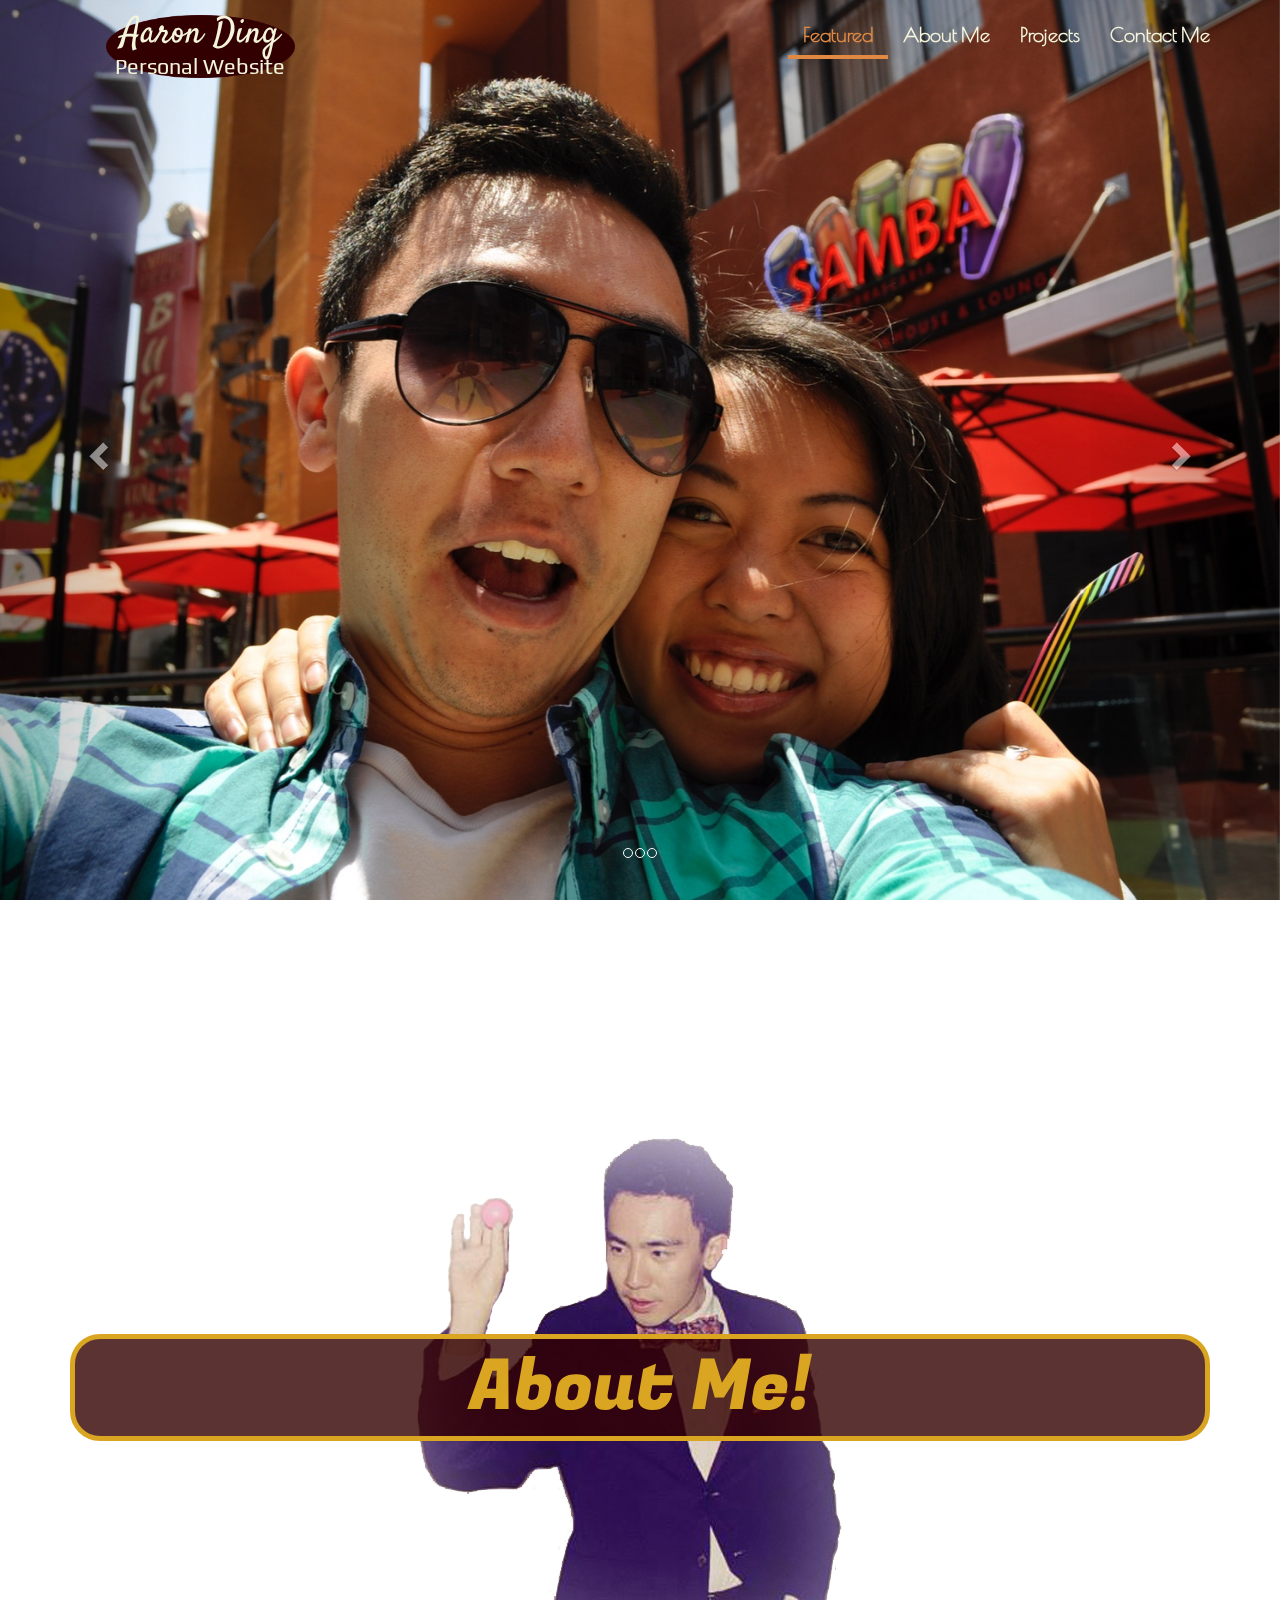
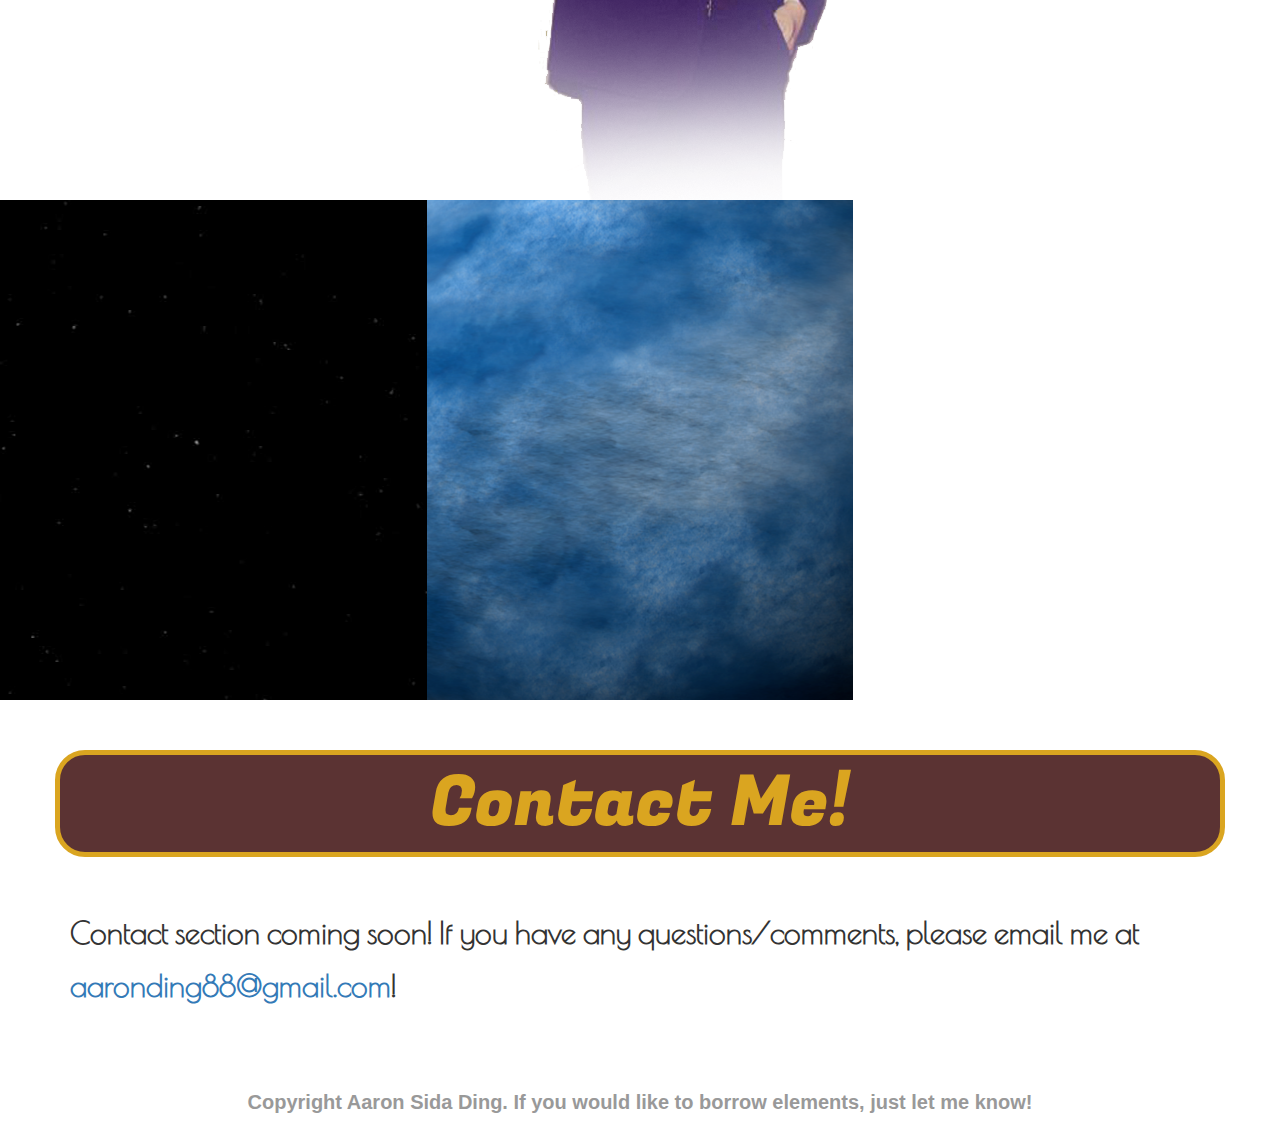
==== PersonalWebsite/index.html @ 09b58fd8 "Major Changes to structure and vision" ====
<!DOCTYPE html>
    <html lang="en">

    <head>
    	<meta charset="utf-8">
        <!--Allows for mobile viewing of webpages-->
        <meta name="viewport" content="width=device-width, initial-scale=1.0">
        <title>Aaron Ding: An Adventure</title> 
        <!-- Linking the Bootstrap CSS to our HTML -->
        <link rel="stylesheet" href="https://maxcdn.bootstrapcdn.com/bootstrap/3.3.4/css/bootstrap.min.css">
	 	<link href="css/style.css" rel="stylesheet">
		<link href='http://fonts.googleapis.com/css?family=Titillium+Web:300' rel='stylesheet' type='text/css'>
        <link href='http://fonts.googleapis.com/css?family=Play' rel='stylesheet' type='text/css'>
        <link href='http://fonts.googleapis.com/css?family=Poiret+One|Abril+Fatface|Fugaz+One' rel='stylesheet' type='text/css'>
    </head>

<body>
    <header>
    <!-- This is the section for the navbar. It will be sticky, so it moves with the page. -->
	<nav class="navbar navbar-default navbar-fixed-top" role="navigation" id="Main NavBar">
        <div class="container">
            <div class="navbar-header">
                <button type="button" class="navbar-toggle" data-toggle="collapse" data-target=".navbar-ex1-collapse">
                    <span class="sr-only">Toggle navigation</span>
                    <span class="icon-bar"></span>
                    <span class="icon-bar"></span>
                    <span class="icon-bar"></span>
                </button>
                <a class="navbar-brand" href="#main"> 
                    <h1>Aaron Ding <span class="subhead">Personal Website</span></h1>
                </a>
            </div> <!--navbar-header-->

          
            <div class="collapse navbar-collapse navbar-ex1-collapse">
                <ul class="nav navbar-nav navbar-right">
                    <li class="active"><a href="#main">Featured</a>
                    </li>
                    <li><a href="#aboutMe">About Me</a>
                    </li>
                    <li><a href="#Projects">Projects</a>
                    </li>
                    <li><a href="#contact">Contact Me</a>
                    </li>
                </ul>
            </div> <!--collapse navbar-collapse navbar-ex1-collapse-->
        </div> <!--container-->
    </nav> <!--navbar navbar-default navbar-fixed-top-->

    <!-- Carousel slider, with the ID of main. Contains the images. Bootstrap div classes control functionality. -->
    <div class="carousel slide" data-ride="carousel" id="main">
        
        <ol class="carousel-indicators">
        </ol>
        
        <div class="carousel-inner fullheight">
            <div class="item active"><img class="BannerImages" src="img/FeaturedBanner_01.jpg" alt="Banner_01"></div>
            <div class="item"><img src="img/FeaturedBanner_02.jpg" alt="Banner_02" ></div>
            <div class="item"><img src="img/FeaturedBanner_03.jpg" alt="Banner_03"></div>
        </div> <!--carousel-inner-->
        
        <!--Carousel user navigation controls, utilizing an icon. Data-slide refers to JavaScript commands-->
        <a class="left carousel-control" href="#main" role="button" data-slide="prev">
            <span class="glyphicon glyphicon-chevron-left"></span>
        </a>
        <a class="right carousel-control" href="#main" role="button" data-slide="next">
            <span class="glyphicon glyphicon-chevron-right"></span>
        </a>
    </div> <!--carousel slide-->
    </header>

    <!-- About Me section, which contains only one container, plus header. -->
    <section>
	<div class="page container-fluid fullheight" id="aboutMe">
        <div class="container" id="about-me-banner">
            <h1>About Me!</h1>
            <p> Hello there. My name is Aaron Ding, and I'm glad you've stopped by.
                While I would love to get into detail about me, I still have some
                construction to manage on my website right now. Good luck!</p>
        </div>
    </div> <!--Container-fluid: About Me-->
    
    </section> <!--End of About Me Section-->
    
    
<!-- Project Section. This will contain two stacking containers, one with information, another with images. May go into Multiple Rows -->
	<section>
    <div class="page container-fluid" id="Projects">
        <row>
            <a href="https://www.aaronsidading.com/pregame.html">
                <div class="col-md-4" id="Project01">

                </div>
            </a>
            
            <a href="#">
                <div class="col-md-4" id="Project02">

                </div>
            </a>
            
            <a href="#">
                <div class="col-md-4" id="Project03">

                </div>
            </a>
        </row>
    </div> <!--page container-fluid-->
    </section> <!--End of Project Section-->
    
    <!-- Contact section. Should include a fillable form. -->
    <section>
	<div class="page container" id="contact">
        <h1>
        	Contact Me!
        </h1>
        <div class="content container">
            <p> Contact section coming soon! If you have any questions/comments, 
                please email me at <a href="mailto:aaronding88@gmail.com">aaronding88@gmail.com</a>!</p>
        </div>
    </div>
    </section> <!--End of Contact Section-->
<!-- Closing Footer of the Page -->
    <footer>
        <div class="container-fluid">
	        <p>Copyright Aaron Sida Ding. If you would like to borrow elements, just let me know!</p>
        </div>
    </footer>
    <script src="https://ajax.googleapis.com/ajax/libs/jquery/1.11.2/jquery.min.js"></script>
    <script src="https://maxcdn.bootstrapcdn.com/bootstrap/3.3.4/js/bootstrap.min.js"></script>
    <script src="js/myscript.js"></script>
</body>
</html>
---- PersonalWebsite/css/style.css ----
@import url(http://fonts.googleapis.com/css?family=Satisfy);

/** Default CSS page **/

body {
    font-weight: 700;
    line-height: 1.75;
    font-size: 2em;
    position: relative;
}

h1, h2, h3, h4, h5, h6 {
    margin: 0;
}


/** Header Navigation **/
header .navbar {
    padding: 15px 0 25px 0;
    transition: all .5s ease-out;
}

header .navbar-default {
    background-color: transparent;
    border: none;
}

header .navbar-default .navbar-nav a {
    font-family: 'Poiret One', cursive;
    color: beige;
    padding: 10px 15px;
}


header .navbar-default .navbar-nav a:hover {
    color: #B95835;
}

header .navbar-default .navbar-nav .active a {
    font-weight:900;
    color: #E18942;
    background: transparent;
    border-bottom: 4px solid #E18942;
    text-shadow: none;
}

header .navbar-default .navbar-nav .active a:hover {
    color: peachpuff;
    background: transparent;
    text-shadow: none;
}

header img.BannerImages {
    width:100%;
}

/** NavBar Brand **/

header .navbar-brand {
    margin-top: -15px;
    padding-left: 50px;
}


header .navbar-brand h1 {
    color: beige;
    font-family: 'Satisfy', cursive;
    font-size: 2em;
    text-align: center;
    
    background: url(../img/logoBG.png);
    background-repeat: no-repeat;
    background-position: center;
    background-size: contain;
    padding-left: 10px;
    padding-right: 10px;
}

header .navbar-brand span.subhead {
    display: block;
    font-family: 'Play', sans-serif;
    font-size: .6em;
    font-weight: 100;
}

@media only screen and (max-width: 992px) {
    header .navbar-default .navbar-nav a {
        font-size: 0.8em;
    }

    header .navbar-brand h1 {
        margin-left: -30px;
    }
    
}

/** Mobile NavBar Toggle **/

header .navbar-toggle {
    background-color: maroon;
}

header .navbar-default .navbar-toggle .icon-bar {
    background-color: beige;
}

@media only screen and (max-width: 768px) {
    header .navbar-default {
        background-color: rgba(50,0,0,0.35);
    } 
    
    header .nav.navbar-nav.navbar-right {
        background: none;
    }
}
    


/** NavBar inBody **/
header .inBody {
    background: rgba(100,0,0,1);
}

header .navbar.inBody {
    padding-top: 0px;
    padding-bottom:0px;
}

header .navbar.inBody h1 {
    display: block;
    font-size: 1.5em;
    background: none;
}
header .inBody .navbar-brand {
    margin-top: 0px;
}

header .inBody .navbar-brand span.subhead {
  display: none;
}

header .navbar.inBody .navbar-nav {
    padding-top: 10px;   
}

/** Carousel Styling **/

#main .item {
    background-size: cover;
    background-repeat: no-repeat;
    background-position: center center;
    width: 100%;
    height: 100%;
}

/* Still to be sorted 
.section {
    padding: 0 10%;   
}


.fontChange {
	font-family: 'Poiret One', cursive;
}*/

/** Page Styling **/


.page h1 {
    font-family: 'Fugaz One', cursive;
	font-size: 3.5em;
	text-align: center;
    color: goldenrod;
    padding: 10px;
    margin-bottom: 50px;
    background-color: rgba(50,0,0,0.8);
    border: solid 5px;
    border-radius: 30px
}

.page h2 {
    font-family: 'Abril Fatface', cursive;
    text-align: center;
    font-size: 2.5em;
    padding: 25px;
}

.page p {
    font-family: 'Poiret One', cursive;
	font-size: 1.5em;
}

.imgBox {
    margin: 0 auto;
}

img.content-example {
    max-height: 600px;
    margin: 0 auto;
}

/** Content: About Me **/
#aboutMe {
    background: url(../img/AboutBanner.png);
    background-position: center 20px;
    background-color: white;
}
#aboutMe a{
    display: block;
    width: 50px;
    height: 50px;
}

#aboutMe .content {
    padding: 0 125px
}

#about-me-banner
{
    padding-top: 30%;
}

#about-me-banner p{
    display:none;
    color: goldenrod;
    padding: 10px 50px;
    background-color: rgba(50,0,0,0.8);
    border: solid 5px;
    border-radius: 30px;
}

#about-me-banner.description-text {
    padding-top: 20%;
}

#about-me-banner.description-text h1{
    display: none;
}

#about-me-banner.description-text p{
    padding: 5% 20%;
    display: block;
}

/** Project Styling **/
#Projects{
    padding: 0;
}

#Project01 {
    background: url("../img/hdSpace.jpg");
    background-position: center center;
    height: 500px;
}

#Project02 {
    background: url("../img/iceplanet.png");
    background-position: center center;
    height: 500px;
}

#Project03 {
    background: url("../img/_DSC0084.JPG");
    background-position: center center;
    height: 500px;
}

/** Footer **/
footer {
	background-color: #FFF;
	color: #999;
	text-align: center;	
	padding-top: 1%;
	padding-bottom: 1%;
}

footer p {
 padding-top: 2% 0;   
}

.page {
    padding: 50px 0;
}

/** Introduction **
.intro {
	font-family: 'Titillium Web', sans-serif;
	font-size: 5em;
	color:#FFEEC6;
	text-shadow: white;
	text-align: center;

    -webkit-animation: wait 3s; /* Safari, Chrome and Opera > 12.1 *
       -moz-animation: wait 3s; /* Firefox < 16 *
        -ms-animation: wait 3s; /* Internet Explorer *
         -o-animation: wait 3s; /* Opera < 12.1 *
            animation: wait 3s;
}

.secondIntro {
	font-family: 'Titillium Web', sans-serif;
	font-size: 2em;
	color: white;
	text-align: center;

    -webkit-animation: wait 6s; /* Safari, Chrome and Opera > 12.1 *
       -moz-animation: wait 6s; /* Firefox < 16 *
        -ms-animation: wait 6s; /* Internet Explorer *
         -o-animation: wait 6s; /* Opera < 12.1 *
            animation: wait 6s;
}

.introContainer {
	background: url(../img/mainBanner.png);
	background-size: cover;
}


@keyframes fadein {
    from { opacity: 0; }
    to   { opacity: 1; }
}

/* Firefox < 16 *
@-moz-keyframes fadein {
    from { opacity: 0; }
    to   { opacity: 1; }
}

/* Safari, Chrome and Opera > 12.1 *
@-webkit-keyframes fadein {
    from { opacity: 0; }
    to   { opacity: 1; }
}

/* Internet Explorer *
@-ms-keyframes fadein {
    from { opacity: 0; }
    to   { opacity: 1; }
}

/* Opera < 12.1 *
@-o-keyframes fadein {
    from { opacity: 0; }
    to   { opacity: 1; }
}



@keyframes wait {
    0% { opacity: 0; }
    50% { opacity: 0; }
    100% { opacity: 1; }
}

@-moz-keyframes wait {
    0% { opacity: 0; }
    50% { opacity: 0; }
    100% { opacity: 1; }
}
@-webkit-keyframes wait {
    0% { opacity: 0; }
    50% { opacity: 0; }
    100% { opacity: 1; }
}
@-ms-keyframes wait {
    0% { opacity: 0; }
    50% { opacity: 0; }
    100% { opacity: 1; }
}
@-o-keyframes wait {
    0% { opacity: 0; }
    50% { opacity: 0; }
    100% { opacity: 1; }
} **/
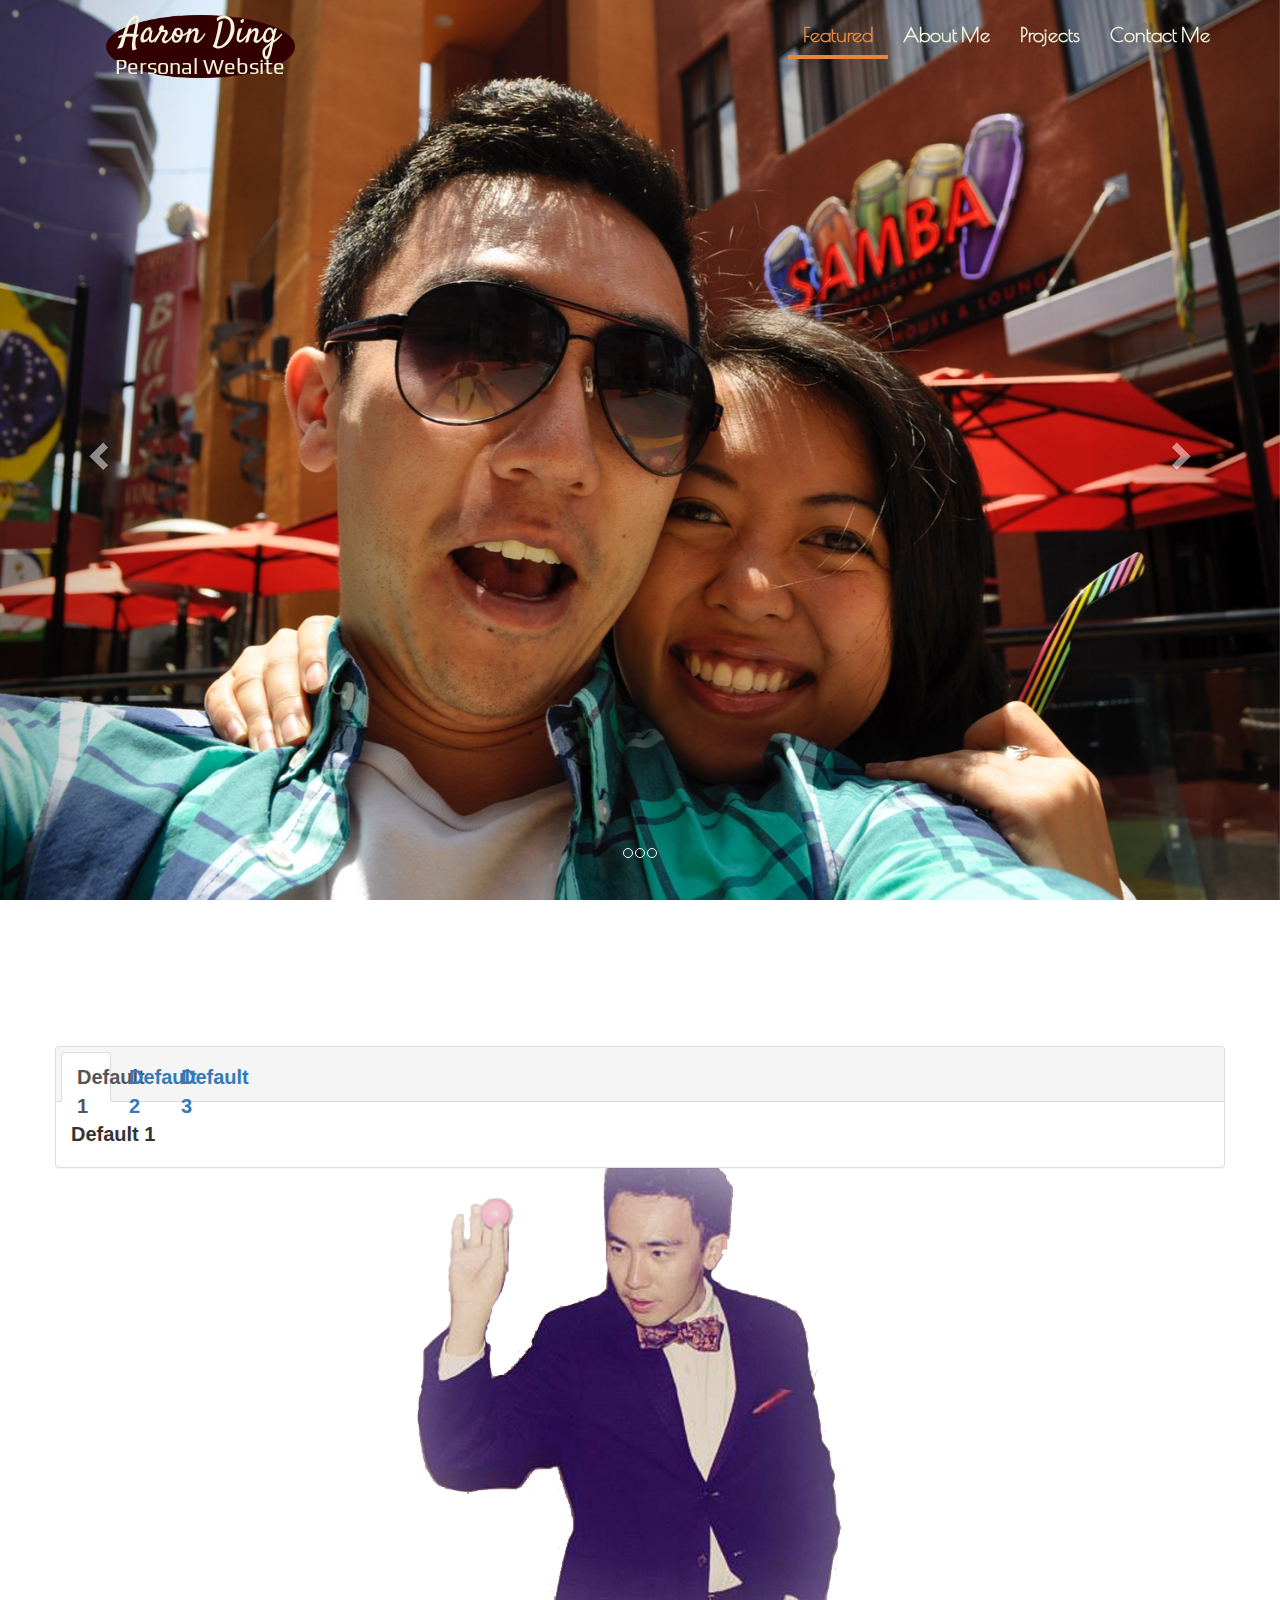
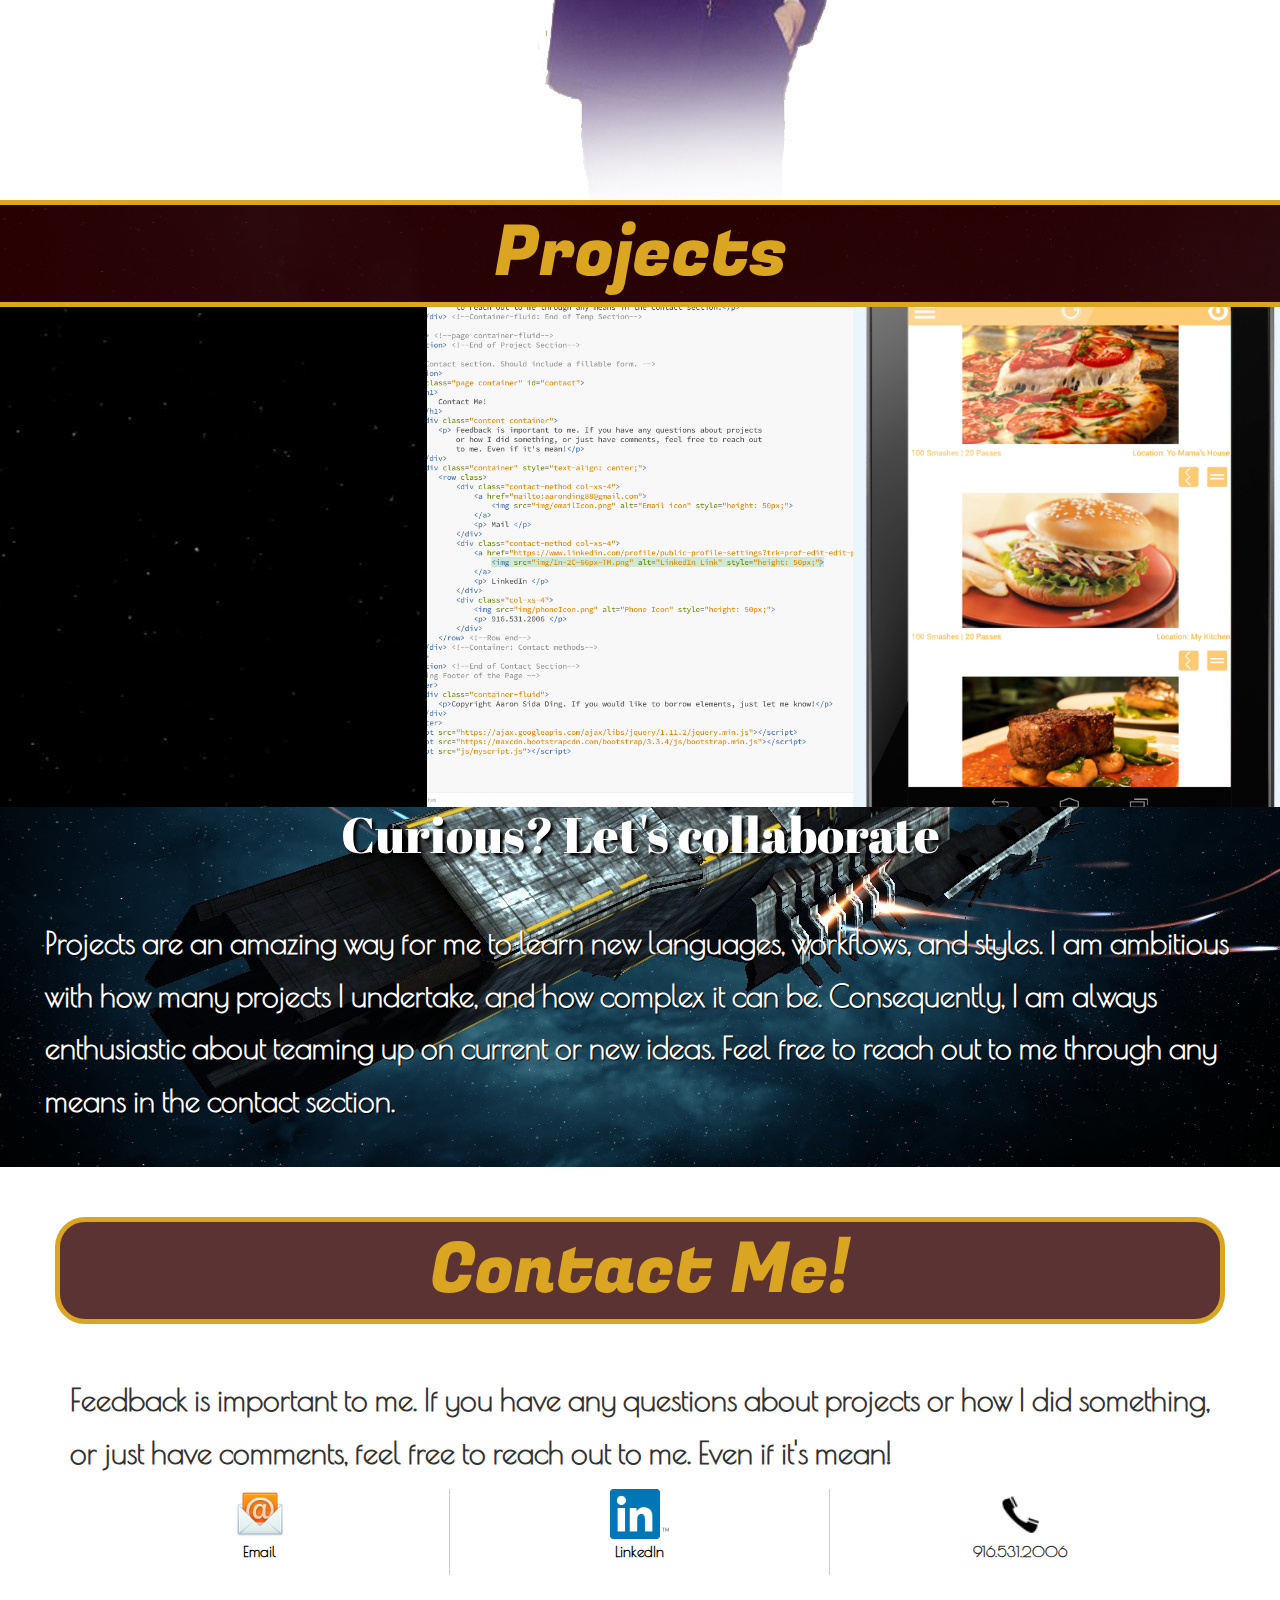
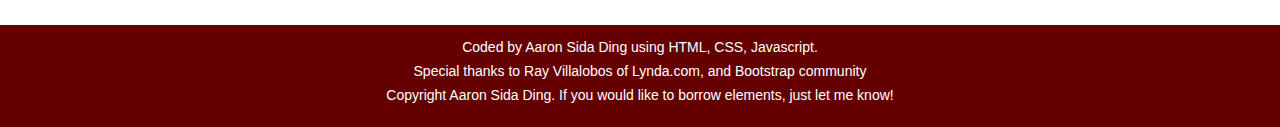
==== commit 00410a1d: "Started About Me tabs, cleaned up." ====
--- a/PersonalWebsite/index.html
+++ b/PersonalWebsite/index.html
@@ -73,11 +73,23 @@
     <section>
 	<div class="page container-fluid fullheight" id="aboutMe">
         <div class="container" id="about-me-banner">
-            <h1>About Me!</h1>
-            <p> Hello there. My name is Aaron Ding, and I'm glad you've stopped by.
-                While I would love to get into detail about me, I still have some
-                construction to manage on my website right now. Good luck!</p>
-        </div>
+            <div class="panel with-nav-tabs panel-default">
+                <div class="panel-heading">
+                        <ul class="nav nav-tabs">
+                            <li class="active"><a href="#tab1default" data-toggle="tab">Default 1</a></li>
+                            <li><a href="#tab2default" data-toggle="tab">Default 2</a></li>
+                            <li><a href="#tab3default" data-toggle="tab">Default 3</a></li>
+                        </ul>
+                </div>
+                <div class="panel-body">
+                    <div class="tab-content">
+                        <div class="tab-pane fade in active" id="tab1default">Default 1</div>
+                        <div class="tab-pane fade" id="tab2default">Default 2</div>
+                        <div class="tab-pane fade" id="tab3default">Default 3</div>
+                    </div>
+                </div>
+            </div>
+        </div> <!--Container: about-me-banner-->  
     </div> <!--Container-fluid: About Me-->
     
     </section> <!--End of About Me Section-->
@@ -86,6 +98,7 @@
 <!-- Project Section. This will contain two stacking containers, one with information, another with images. May go into Multiple Rows -->
 	<section>
     <div class="page container-fluid" id="Projects">
+            <h1>Projects</h1>
         <row>
             <a href="https://www.aaronsidading.com/pregame.html">
                 <div class="col-md-4" id="Project01">
@@ -105,6 +118,15 @@
                 </div>
             </a>
         </row>
+        <div class="content container-fluid" id="Temp-Section">
+            <h2> Curious? Let's collaborate</h2>
+            <p> Projects are an amazing way for me to learn new languages,
+                workflows, and styles. I am ambitious with how many projects
+                I undertake, and how complex it can be. Consequently, I am always
+                enthusiastic about teaming up on current or new ideas. Feel free
+                to reach out to me through any means in the contact section.</p>
+        </div> <!--Container-fluid: End of Temp Section-->
+
     </div> <!--page container-fluid-->
     </section> <!--End of Project Section-->
     
@@ -115,14 +137,37 @@
         	Contact Me!
         </h1>
         <div class="content container">
-            <p> Contact section coming soon! If you have any questions/comments, 
-                please email me at <a href="mailto:aaronding88@gmail.com">aaronding88@gmail.com</a>!</p>
+            <p> Feedback is important to me. If you have any questions about projects
+                or how I did something, or just have comments, feel free to reach out
+                to me. Even if it's mean!</p>
         </div>
+        <div class="container" style="text-align: center;" id="contact-container">
+            <row class>
+                <a href="mailto:aaronding88@gmail.com">
+                    <div class="contact-method col-xs-4">
+                        <img src="img/emailIcon.png" alt="Email icon" style="height: 50px;">
+                        <p> Email </p>
+                    </div>
+                </a>
+                <a href="https://www.linkedin.com/profile/public-profile-settings?trk=prof-edit-edit-public_profile">
+                    <div class="contact-method col-xs-4">
+                        <img src="img/In-2C-66px-TM.png" alt="LinkedIn Link" style="height: 50px;">
+                        <p> LinkedIn </p>
+                    </div>
+                </a>
+                <div class="col-xs-4">
+                    <img src="img/phoneIcon.png" alt="Phone Icon" style="height: 50px;">
+                    <p> 916.531.2006 </p>
+                </div>
+            </row> <!--Row end-->
+        </div> <!--Container: Contact methods-->
     </div>
     </section> <!--End of Contact Section-->
 <!-- Closing Footer of the Page -->
     <footer>
         <div class="container-fluid">
+            <p> Coded by Aaron Sida Ding using HTML, CSS, Javascript.</p>
+            <p> Special thanks to Ray Villalobos of Lynda.com, and Bootstrap community</p>
 	        <p>Copyright Aaron Sida Ding. If you would like to borrow elements, just let me know!</p>
         </div>
     </footer>
--- a/PersonalWebsite/css/style.css
+++ b/PersonalWebsite/css/style.css
@@ -165,7 +165,6 @@
 
 /** Page Styling **/
 
-
 .page h1 {
     font-family: 'Fugaz One', cursive;
 	font-size: 3.5em;
@@ -181,8 +180,10 @@
 .page h2 {
     font-family: 'Abril Fatface', cursive;
     text-align: center;
+    color: white;
     font-size: 2.5em;
     padding: 25px;
+    text-shadow: 3px 3px 3px black;
 }
 
 .page p {
@@ -197,6 +198,13 @@
 img.content-example {
     max-height: 600px;
     margin: 0 auto;
+}
+
+.text-box {
+    margin: 30px 15%;
+    background-color: rgba(0,0,0,0.5);
+    padding: 50px 50px;
+    border-radius: 25px
 }
 
 /** Content: About Me **/
@@ -217,7 +225,7 @@
 
 #about-me-banner
 {
-    padding-top: 30%;
+    padding: 7.5% 0;
 }
 
 #about-me-banner p{
@@ -230,7 +238,7 @@
 }
 
 #about-me-banner.description-text {
-    padding-top: 20%;
+    padding: 10% 0;
 }
 
 #about-me-banner.description-text h1{
@@ -242,9 +250,35 @@
     display: block;
 }
 
+.panel.with-nav-tabs .panel-heading{
+    padding: 5px 5px 0 5px;
+}
+
+.panel.with-nav-tabs .nav-tabs{
+	border-bottom: none;
+}
+
 /** Project Styling **/
 #Projects{
     padding: 0;
+    background: url("../img/Titan-PirateBase.jpg");
+}
+
+#Temp-Section p{
+    padding: 30px;
+    text-shadow: 1px 1px 1px black;
+}
+
+#Projects h1{
+    border-radius: 0px;
+    border: none;
+    border-top: solid 5px;
+    border-bottom: solid 5px;
+    margin: 0px;
+}
+
+#Projects p{
+    color: white;
 }
 
 #Project01 {
@@ -254,24 +288,43 @@
 }
 
 #Project02 {
-    background: url("../img/iceplanet.png");
+    background: url("../img/Project02.png");
     background-position: center center;
+    background-size: auto 500px;
     height: 500px;
 }
 
 #Project03 {
-    background: url("../img/_DSC0084.JPG");
+    background: url("../img/NewsFeed.png");
     background-position: center center;
+    background-size: 100% auto;
     height: 500px;
+}
+
+/** Contact Styling **/
+
+.contact-method {
+    border-right: groove 1px rgba(0,0,0,0.2);
+}
+
+#contact-container {
+    font-size: 0.5em;
+}
+
+#contact a{
+    color: black;
 }
 
 /** Footer **/
 footer {
-	background-color: #FFF;
-	color: #999;
-	text-align: center;	
-	padding-top: 1%;
-	padding-bottom: 1%;
+	background-color: rgb(100,0,0);
+	color: white;
+    font-weight: 100;
+    font: sans-serif;
+    font-size: 0.7em;
+	text-align: center;
+    line-height: 1;
+    padding: 15px;
 }
 
 footer p {
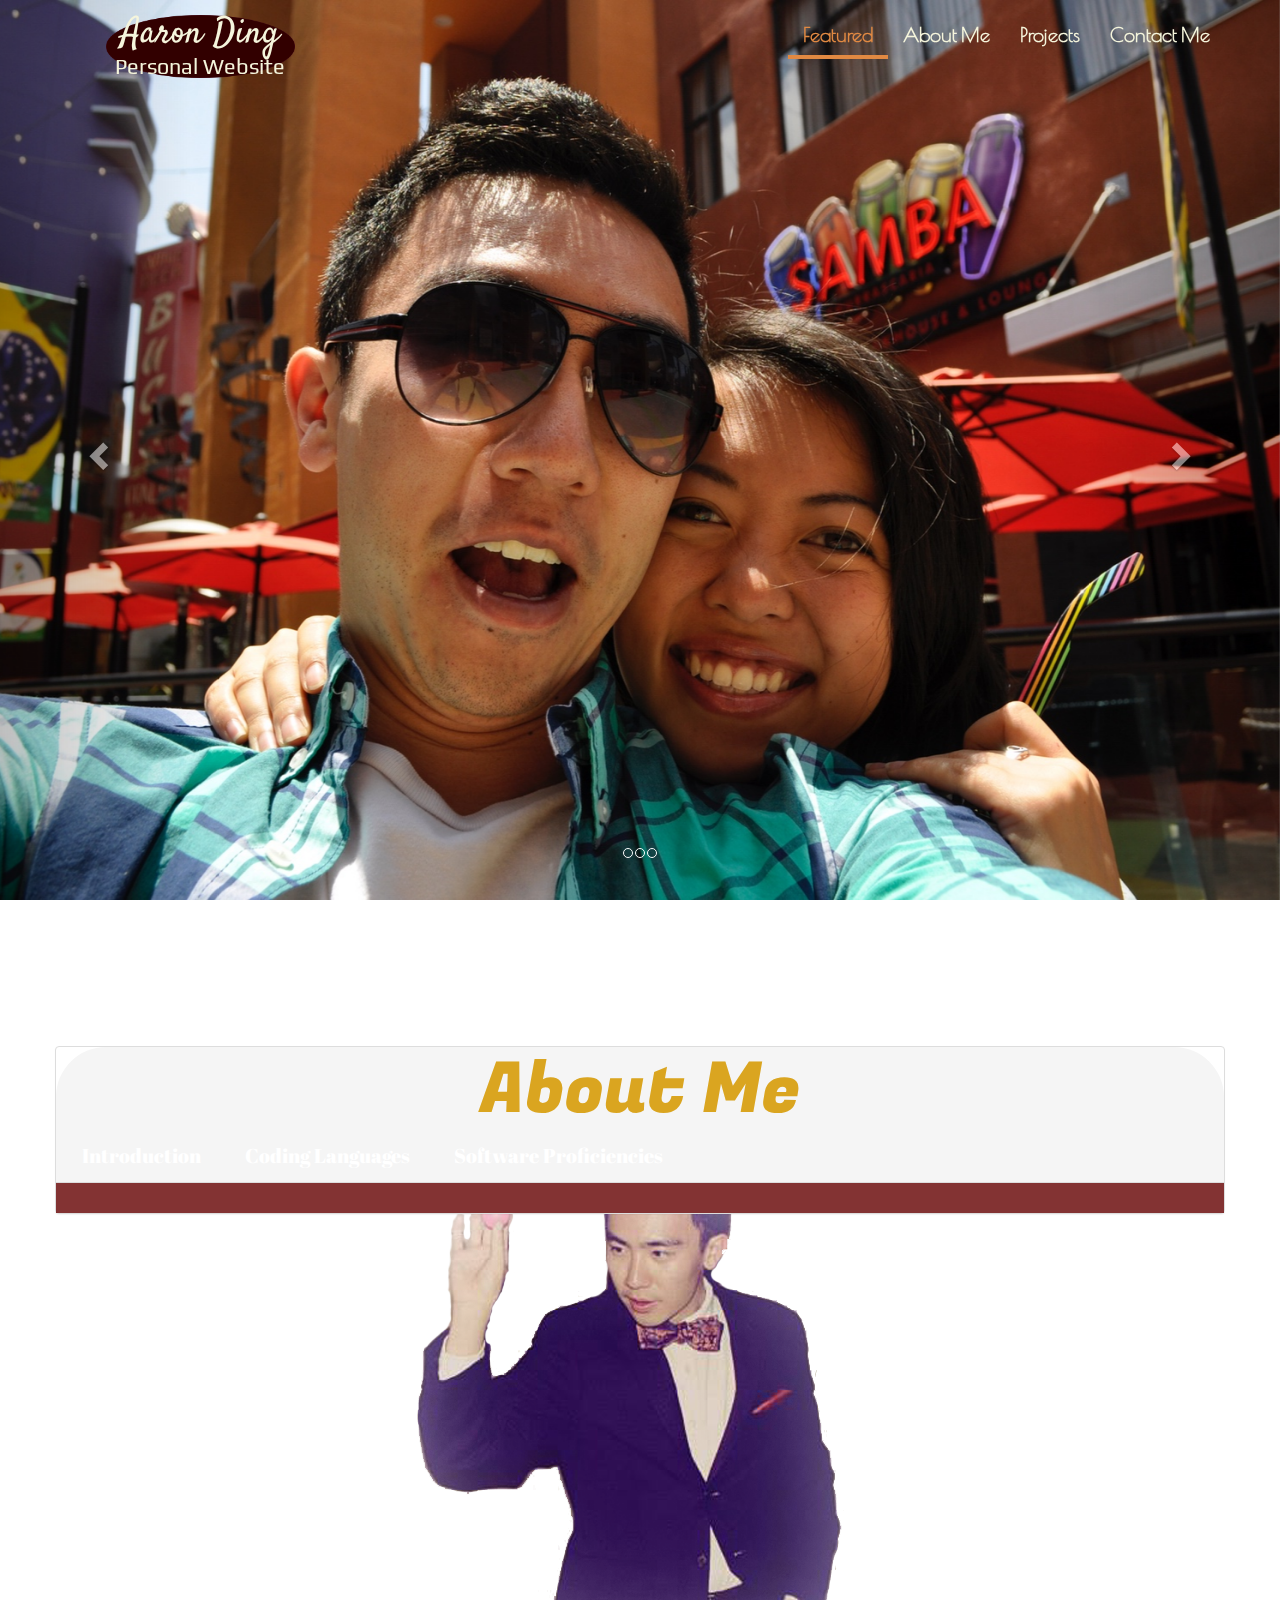
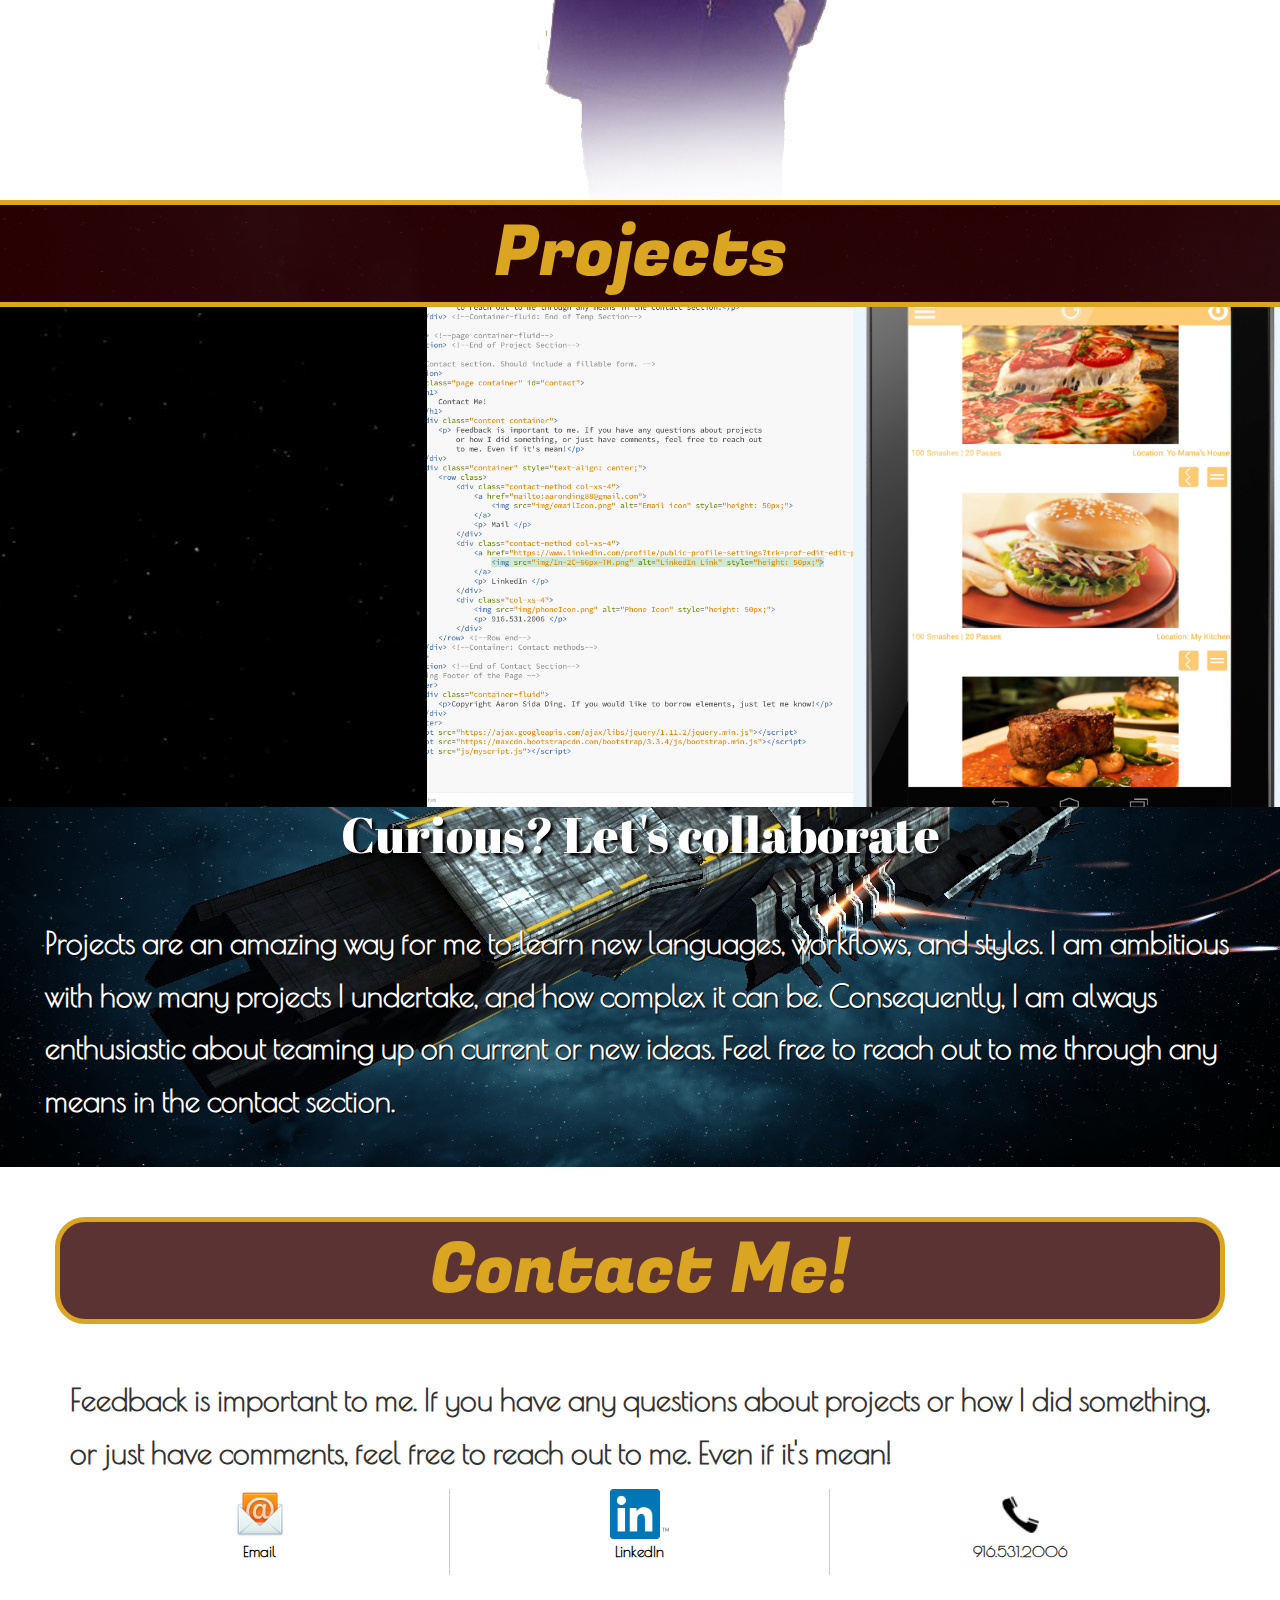
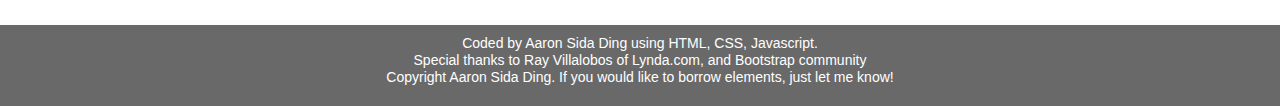
==== commit c1e8468b: "Continuing working on About Me" ====
--- a/PersonalWebsite/index.html
+++ b/PersonalWebsite/index.html
@@ -75,17 +75,25 @@
         <div class="container" id="about-me-banner">
             <div class="panel with-nav-tabs panel-default">
                 <div class="panel-heading">
+                        <div class="container-fluid">
+                            <h1>About Me</h1>
+                        </div>
                         <ul class="nav nav-tabs">
-                            <li class="active"><a href="#tab1default" data-toggle="tab">Default 1</a></li>
-                            <li><a href="#tab2default" data-toggle="tab">Default 2</a></li>
-                            <li><a href="#tab3default" data-toggle="tab">Default 3</a></li>
+                            <li><a href="#tab1default" data-toggle="tab">
+                                <h2>Introduction</h2>
+                                </a></li>
+                            <li><a href="#tab2default" data-toggle="tab">
+                                <h2>Coding Languages</h2>
+                                </a></li>
+                            <li><a href="#tab3default" data-toggle="tab">
+                                <h2>Software Proficiencies</h2></a></li>
                         </ul>
                 </div>
                 <div class="panel-body">
                     <div class="tab-content">
-                        <div class="tab-pane fade in active" id="tab1default">Default 1</div>
-                        <div class="tab-pane fade" id="tab2default">Default 2</div>
-                        <div class="tab-pane fade" id="tab3default">Default 3</div>
+                        <div class="tab-pane fade" id="tab1default">Hi, I'm Aaron!</div>
+                        <div class="tab-pane fade" id="tab2default"> A handful. </div>
+                        <div class="tab-pane fade" id="tab3default"> Video games </div>
                     </div>
                 </div>
             </div>
--- a/PersonalWebsite/css/style.css
+++ b/PersonalWebsite/css/style.css
@@ -211,12 +211,13 @@
 #aboutMe {
     background: url(../img/AboutBanner.png);
     background-position: center 20px;
-    background-color: white;
-}
-#aboutMe a{
-    display: block;
-    width: 50px;
-    height: 50px;
+}
+
+#aboutMe h1{
+    padding: 0;
+    margin: 0;
+    background: none;
+    border: none;
 }
 
 #aboutMe .content {
@@ -226,6 +227,12 @@
 #about-me-banner
 {
     padding: 7.5% 0;
+}
+
+#about-me-banner h2{
+    font-size: 1em;
+    padding: 5px;
+    text-shadow: none;
 }
 
 #about-me-banner p{
@@ -250,12 +257,43 @@
     display: block;
 }
 
-.panel.with-nav-tabs .panel-heading{
+.panel-heading{
     padding: 5px 5px 0 5px;
-}
-
-.panel.with-nav-tabs .nav-tabs{
+    background-color: rgba(50,0,0,0.8);
+    border-top-left-radius: 50px;
+    border-top-right-radius: 50px;
+}
+
+.nav-tabs{
 	border-bottom: none;
+}
+
+.panel-body{
+    color: beige;
+    background-color: rgba(100,0,0,0.8);
+}
+
+/** Panel settings **/
+#aboutMe .nav-tabs > li > a,
+#aboutMe .nav-tabs > li > a:hover,
+#aboutMe .nav-tabs > li > a:focus {
+    color: beige;
+}
+#aboutMe .nav-tabs > .open > a,
+#aboutMe .nav-tabs > .open > a:hover,
+#aboutMe .nav-tabs > .open > a:focus,
+#aboutMe .nav-tabs > li > a:hover,
+#aboutMe .with-nav-tabs.panel-default .nav-tabs > li > a:focus {
+    color: beige;
+	background-color: rgb(75,0,0);
+	border-color: transparent;
+}
+#aboutMe .nav-tabs > li.active > a,
+#aboutMe .nav-tabs > li.active > a:hover,
+#aboutMe .nav-tabs > li.active > a:focus {
+	color: #E18942;
+	background-color: rgba(100,0,0,1);
+    border: rgba(100,0,0,1);
 }
 
 /** Project Styling **/
@@ -317,18 +355,14 @@
 
 /** Footer **/
 footer {
-	background-color: rgb(100,0,0);
+	background-color: dimgrey;
 	color: white;
     font-weight: 100;
     font: sans-serif;
     font-size: 0.7em;
 	text-align: center;
-    line-height: 1;
+    line-height: 0.5;
     padding: 15px;
-}
-
-footer p {
- padding-top: 2% 0;   
 }
 
 .page {
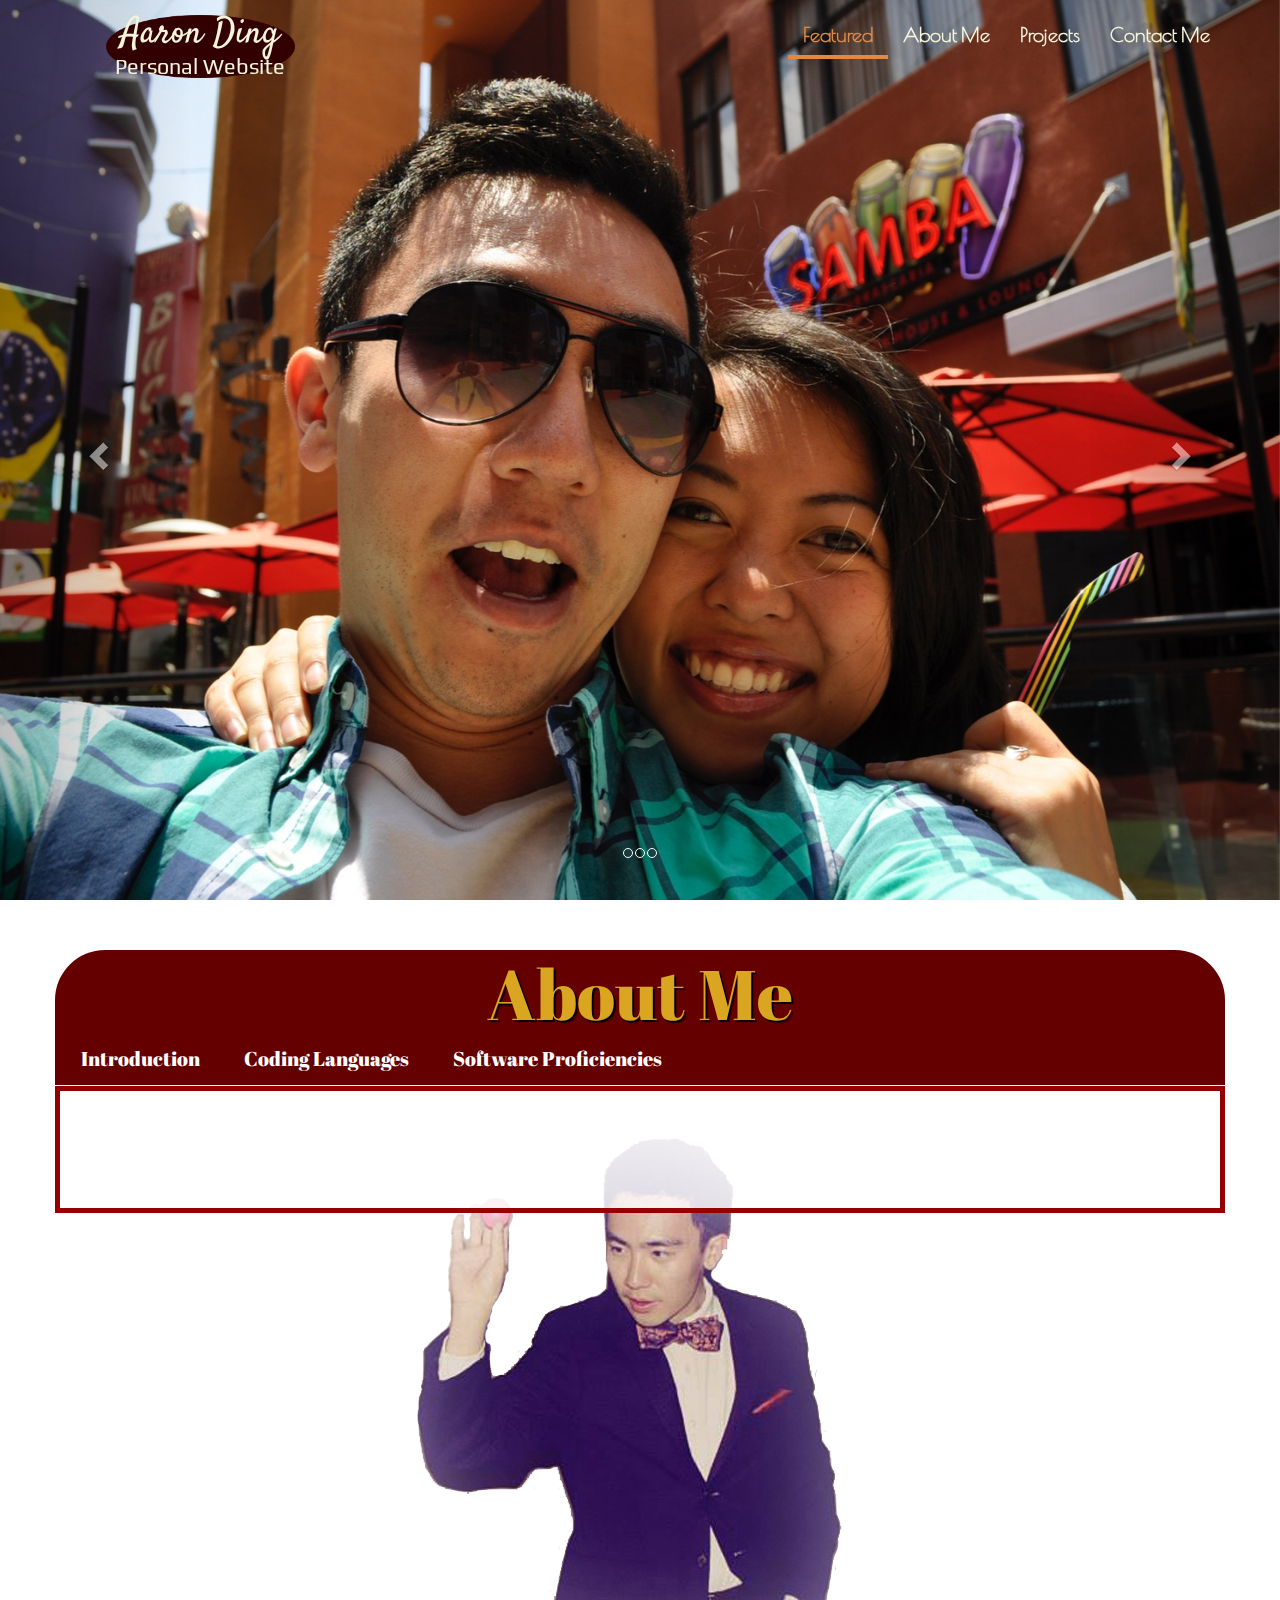
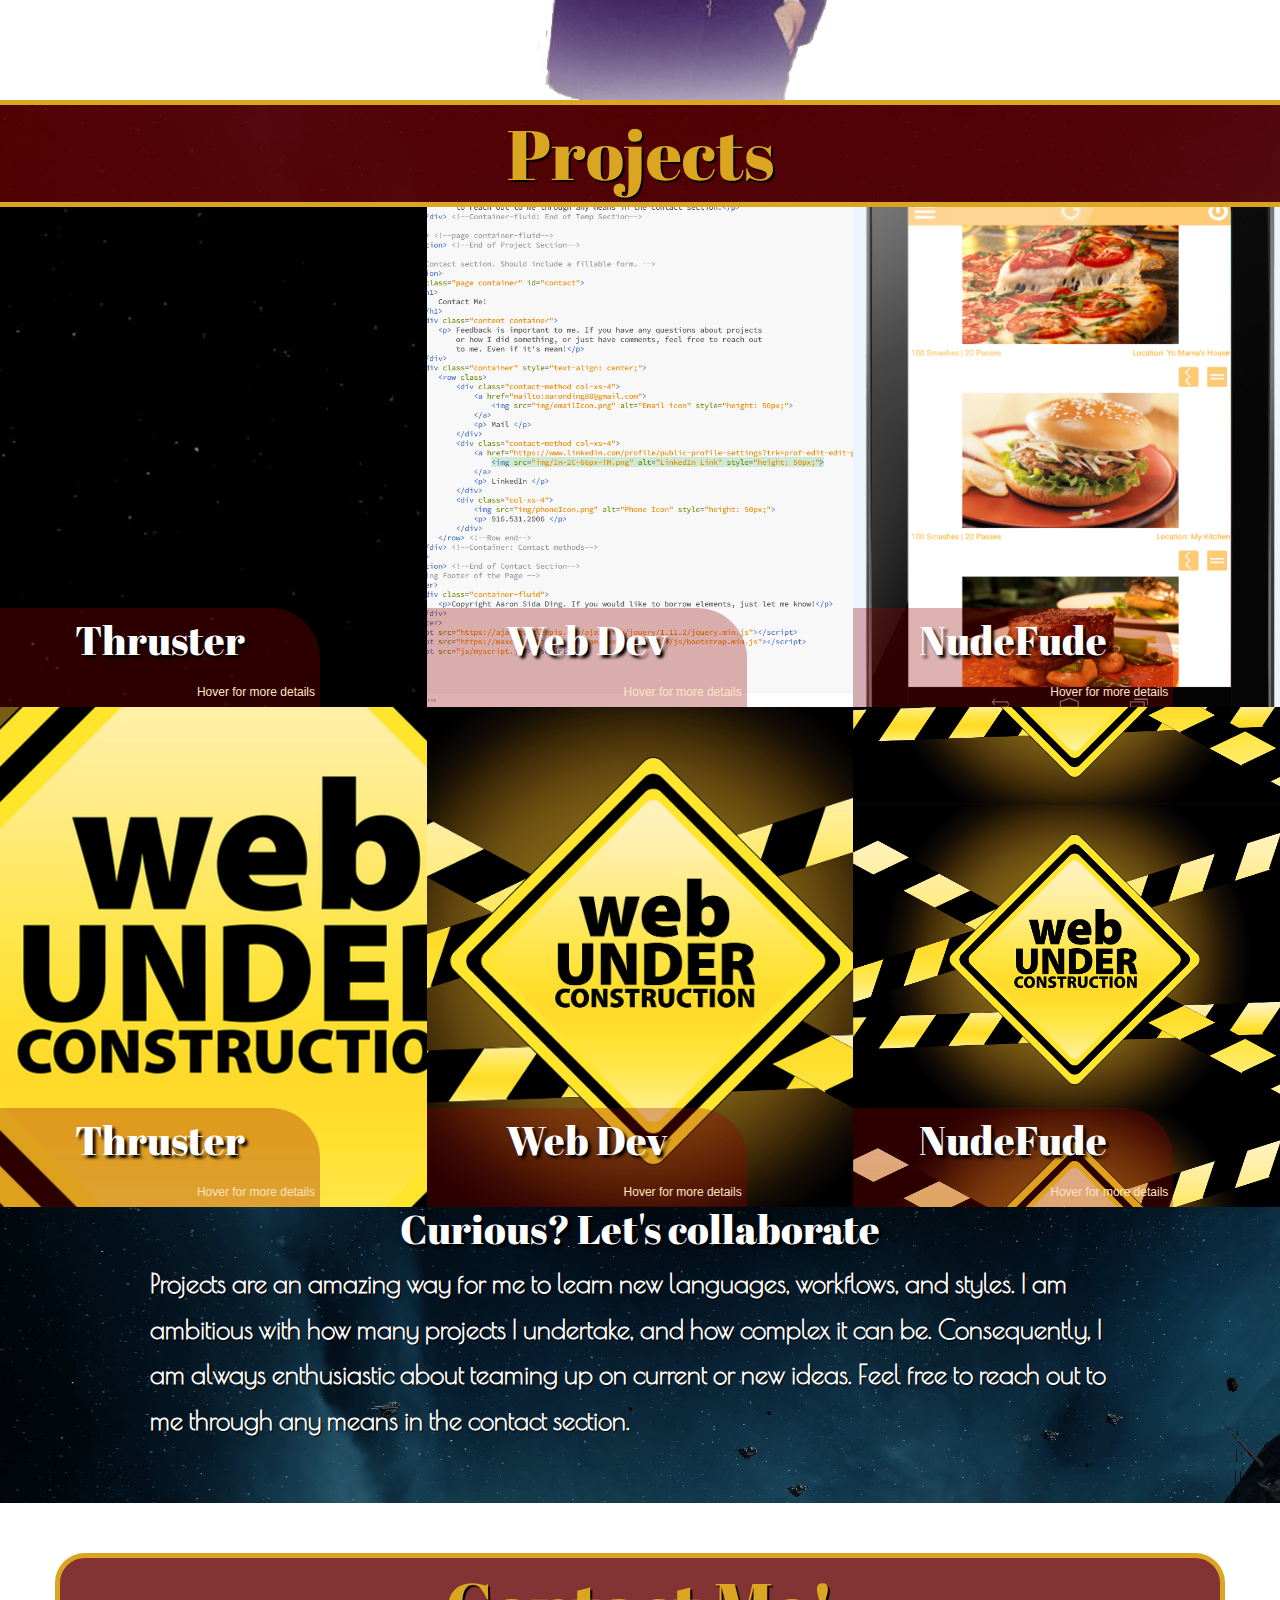
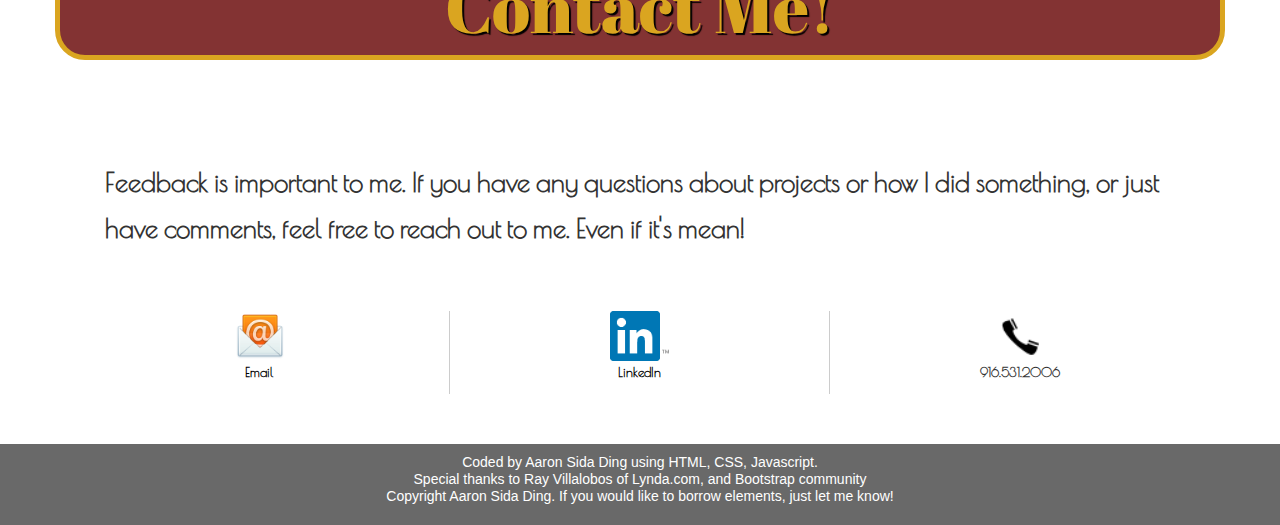
==== commit e76332df: "Aesthetic changes" ====
--- a/PersonalWebsite/index.html
+++ b/PersonalWebsite/index.html
@@ -71,9 +71,8 @@
 
     <!-- About Me section, which contains only one container, plus header. -->
     <section>
-	<div class="page container-fluid fullheight" id="aboutMe">
+	<div class="page container-fluid" id="aboutMe">
         <div class="container" id="about-me-banner">
-            <div class="panel with-nav-tabs panel-default">
                 <div class="panel-heading">
                         <div class="container-fluid">
                             <h1>About Me</h1>
@@ -90,13 +89,26 @@
                         </ul>
                 </div>
                 <div class="panel-body">
-                    <div class="tab-content">
-                        <div class="tab-pane fade" id="tab1default">Hi, I'm Aaron!</div>
-                        <div class="tab-pane fade" id="tab2default"> A handful. </div>
-                        <div class="tab-pane fade" id="tab3default"> Video games </div>
-                    </div>
-                </div>
-            </div>
+                    <div class="tab-content" style="overflow:scroll;">
+                        <div class="scroll-box tab-pane fade" id="tab1default">
+                            <p> Welcome to my section of the internet.
+                                I'm an Asian American software developer with
+                                experience with media arts, game developement,
+                                music theatre, and front-end iOS and Web development. </p>
+                            <p> I wanted to create this webite for the purposes of 
+                                publicly displaying my projects and searching for potential
+                                partners in projects. However, feel free to contact me for
+                                any purpose! I'm always interested in chatting with new
+                                people.</p>
+                        </div>
+                        <div class="tab-pane fade" id="tab2default"> 
+                            <p>A handful.</p>
+                        </div>
+                        <div class="tab-pane fade" id="tab3default"> 
+                            <p>Video games.</p>
+                        </div>
+                    </div>
+                </div>
         </div> <!--Container: about-me-banner-->  
     </div> <!--Container-fluid: About Me-->
     
@@ -106,26 +118,82 @@
 <!-- Project Section. This will contain two stacking containers, one with information, another with images. May go into Multiple Rows -->
 	<section>
     <div class="page container-fluid" id="Projects">
-            <h1>Projects</h1>
+        <h1>Projects</h1>
         <row>
-            <a href="https://www.aaronsidading.com/pregame.html">
-                <div class="col-md-4" id="Project01">
-
+            <a href="../PersonalWebsite/pregame.html">
+                <div class="col-md-6 col-lg-4" id="Project01">
+                    <div class="quote">
+                        <h2>Thruster</h2>
+                        <span class="hover-info"> Hover for more details </span> 
+                        <p>More information about thruster.
+                        <br>
+                        <span style="font-size: 1.2em; color: beige;"> Click for more information </span></p>
+                    </div>
                 </div>
             </a>
             
             <a href="#">
-                <div class="col-md-4" id="Project02">
-
+                <div class="col-md-6 col-lg-4" id="Project02">
+                    <div class="quote">
+                        <h2>Web Dev</h2>
+                        <span class="hover-info"> Hover for more details </span> 
+                        <p> Still under construction! This section will detail the different websites
+                            I'm working on, and what I use to write webpages. </p>
+                    </div>
                 </div>
             </a>
             
             <a href="#">
-                <div class="col-md-4" id="Project03">
-
+                <div class="col-md-6 col-lg-4" id="Project03">
+                    <div class="quote">
+                        <h2>NudeFude</h2>
+                        <span class="hover-info"> Hover for more details </span> 
+                        <p> NudeFude is an Android application designed by ten students of
+                            UCSD. Resembling photo applications such as Instagram, users can upload
+                            photos and display their photos to their peers. This was a great experience
+                            working with other engineers in designing a fully functioning account-based
+                            android application. <br>
+                            <span style="font-size: 1.2em; color: beige;"> Click for more information </span></p>
+                    </div>
                 </div>
             </a>
-        </row>
+
+            <div class="col-md-6 col-lg-4" id="Project04">
+                <div class="quote">
+                    <h2>Thruster</h2>
+                    <span class="hover-info"> Hover for more details </span> 
+                    <p>More information about thruster.
+                    <br>
+                    <span style="font-size: 1.2em; color: beige;"> Click for more information </span></p>
+                </div>
+            </div>
+
+
+            <div class="col-md-6 col-lg-4" id="Project05">
+                <div class="quote">
+                    <h2>Web Dev</h2>
+                    <span class="hover-info"> Hover for more details </span> 
+                    <p> Still under construction! This section will detail the different websites
+                        I'm working on, and what I use to write webpages. </p>
+                </div>
+            </div>
+
+
+
+            <div class="col-md-6 col-lg-4" id="Project06">
+                <div class="quote">
+                    <h2>NudeFude</h2>
+                    <span class="hover-info"> Hover for more details </span> 
+                    <p> NudeFude is an Android application designed by ten students of
+                        UCSD. Resembling photo applications such as Instagram, users can upload
+                        photos and display their photos to their peers. This was a great experience
+                        working with other engineers in designing a fully functioning account-based
+                        android application. <br>
+                        <span style="font-size: 1.2em; color: beige;"> Click for more information </span></p>
+                </div>
+            </div>
+
+        </row> <!--End of Row 1-->
         <div class="content container-fluid" id="Temp-Section">
             <h2> Curious? Let's collaborate</h2>
             <p> Projects are an amazing way for me to learn new languages,
--- a/PersonalWebsite/css/style.css
+++ b/PersonalWebsite/css/style.css
@@ -166,29 +166,34 @@
 /** Page Styling **/
 
 .page h1 {
-    font-family: 'Fugaz One', cursive;
+    font-family: 'Abril Fatface', cursive;
 	font-size: 3.5em;
 	text-align: center;
+    text-shadow: 2px 2px 1px black;
     color: goldenrod;
     padding: 10px;
     margin-bottom: 50px;
-    background-color: rgba(50,0,0,0.8);
+    background-color: rgba(100,0,0,0.8);
     border: solid 5px;
     border-radius: 30px
+}
+
+.content {
+    padding: 50px;
 }
 
 .page h2 {
     font-family: 'Abril Fatface', cursive;
     text-align: center;
     color: white;
-    font-size: 2.5em;
-    padding: 25px;
+    font-size: 2em;
+    padding: 10px;
     text-shadow: 3px 3px 3px black;
 }
 
 .page p {
     font-family: 'Poiret One', cursive;
-	font-size: 1.5em;
+	font-size: 1.3em;
 }
 
 .imgBox {
@@ -207,10 +212,15 @@
     border-radius: 25px
 }
 
+.scroll-box{
+    overflow-x: scroll;
+}
+
 /** Content: About Me **/
 #aboutMe {
     background: url(../img/AboutBanner.png);
     background-position: center 20px;
+    min-height: 800px;
 }
 
 #aboutMe h1{
@@ -220,13 +230,9 @@
     border: none;
 }
 
-#aboutMe .content {
-    padding: 0 125px
-}
-
 #about-me-banner
 {
-    padding: 7.5% 0;
+    padding: 0px;
 }
 
 #about-me-banner h2{
@@ -236,12 +242,7 @@
 }
 
 #about-me-banner p{
-    display:none;
-    color: goldenrod;
-    padding: 10px 50px;
-    background-color: rgba(50,0,0,0.8);
-    border: solid 5px;
-    border-radius: 30px;
+    color: black;
 }
 
 #about-me-banner.description-text {
@@ -259,19 +260,21 @@
 
 .panel-heading{
     padding: 5px 5px 0 5px;
-    background-color: rgba(50,0,0,0.8);
+    background: rgba(100,0,0,1);
     border-top-left-radius: 50px;
     border-top-right-radius: 50px;
-}
-
+    border-bottom: solid 1px white;
+}
+.panel-body{
+    padding: 5% 15%;
+    color: beige;
+    background-color: rgba(255,255,255,0.8);
+    border: solid 5px rgb(150,0,0);
+}
 .nav-tabs{
 	border-bottom: none;
 }
 
-.panel-body{
-    color: beige;
-    background-color: rgba(100,0,0,0.8);
-}
 
 /** Panel settings **/
 #aboutMe .nav-tabs > li > a,
@@ -286,14 +289,12 @@
 #aboutMe .with-nav-tabs.panel-default .nav-tabs > li > a:focus {
     color: beige;
 	background-color: rgb(75,0,0);
-	border-color: transparent;
 }
 #aboutMe .nav-tabs > li.active > a,
 #aboutMe .nav-tabs > li.active > a:hover,
 #aboutMe .nav-tabs > li.active > a:focus {
 	color: #E18942;
-	background-color: rgba(100,0,0,1);
-    border: rgba(100,0,0,1);
+	background-color: rgba(150,0,0,1);
 }
 
 /** Project Styling **/
@@ -302,8 +303,12 @@
     background: url("../img/Titan-PirateBase.jpg");
 }
 
+#Temp-Section h2{
+    padding-top: 50px;
+}
+
 #Temp-Section p{
-    padding: 30px;
+    padding: 0 100px;
     text-shadow: 1px 1px 1px black;
 }
 
@@ -320,12 +325,15 @@
 }
 
 #Project01 {
+    padding: 0;
     background: url("../img/hdSpace.jpg");
     background-position: center center;
     height: 500px;
 }
 
+
 #Project02 {
+    padding: 0;
     background: url("../img/Project02.png");
     background-position: center center;
     background-size: auto 500px;
@@ -333,10 +341,71 @@
 }
 
 #Project03 {
+    padding: 0;
     background: url("../img/NewsFeed.png");
     background-position: center center;
     background-size: 100% auto;
     height: 500px;
+}
+
+#Project04 {
+    padding: 0;
+    background: url("../img/Web-under-construction.jpeg");
+    background-position: center center;
+    height: 500px;
+}
+
+#Project05 {
+    padding: 0;
+    background: url("../img/Web-under-construction.jpeg");
+    background-position: center center;
+    background-size: auto 500px;
+    height: 500px;
+}
+
+#Project06 {
+    padding: 0;
+    background: url("../img/Web-under-construction.jpeg");
+    background-position: center center;
+    background-size: 100% auto;
+    height: 500px;
+}
+
+.quote {
+    background-color: rgba(150,0,0,.3);
+    position: absolute;
+    bottom: 0;
+    width: 75%;
+    font-weight: 400;
+    border-radius: 0 50px 0 0;
+    max-height: 100px;
+    text-align: right;
+}
+
+.quote span.hover-info{
+    color: bisque;
+    font-size: 12px;
+    padding: 0 5px;
+}
+
+.quote p{
+    padding: 0 10px;
+    font-size: 1em;
+    display: none;
+    text-align: left;
+}
+
+.quote:hover {
+    background-color: rgba(150,0,0,.7);
+    max-height: none;
+}
+
+.quote:hover p{
+    display: block;
+}
+
+.quote:hover span.hover-info{
+    display: none;
 }
 
 /** Contact Styling **/
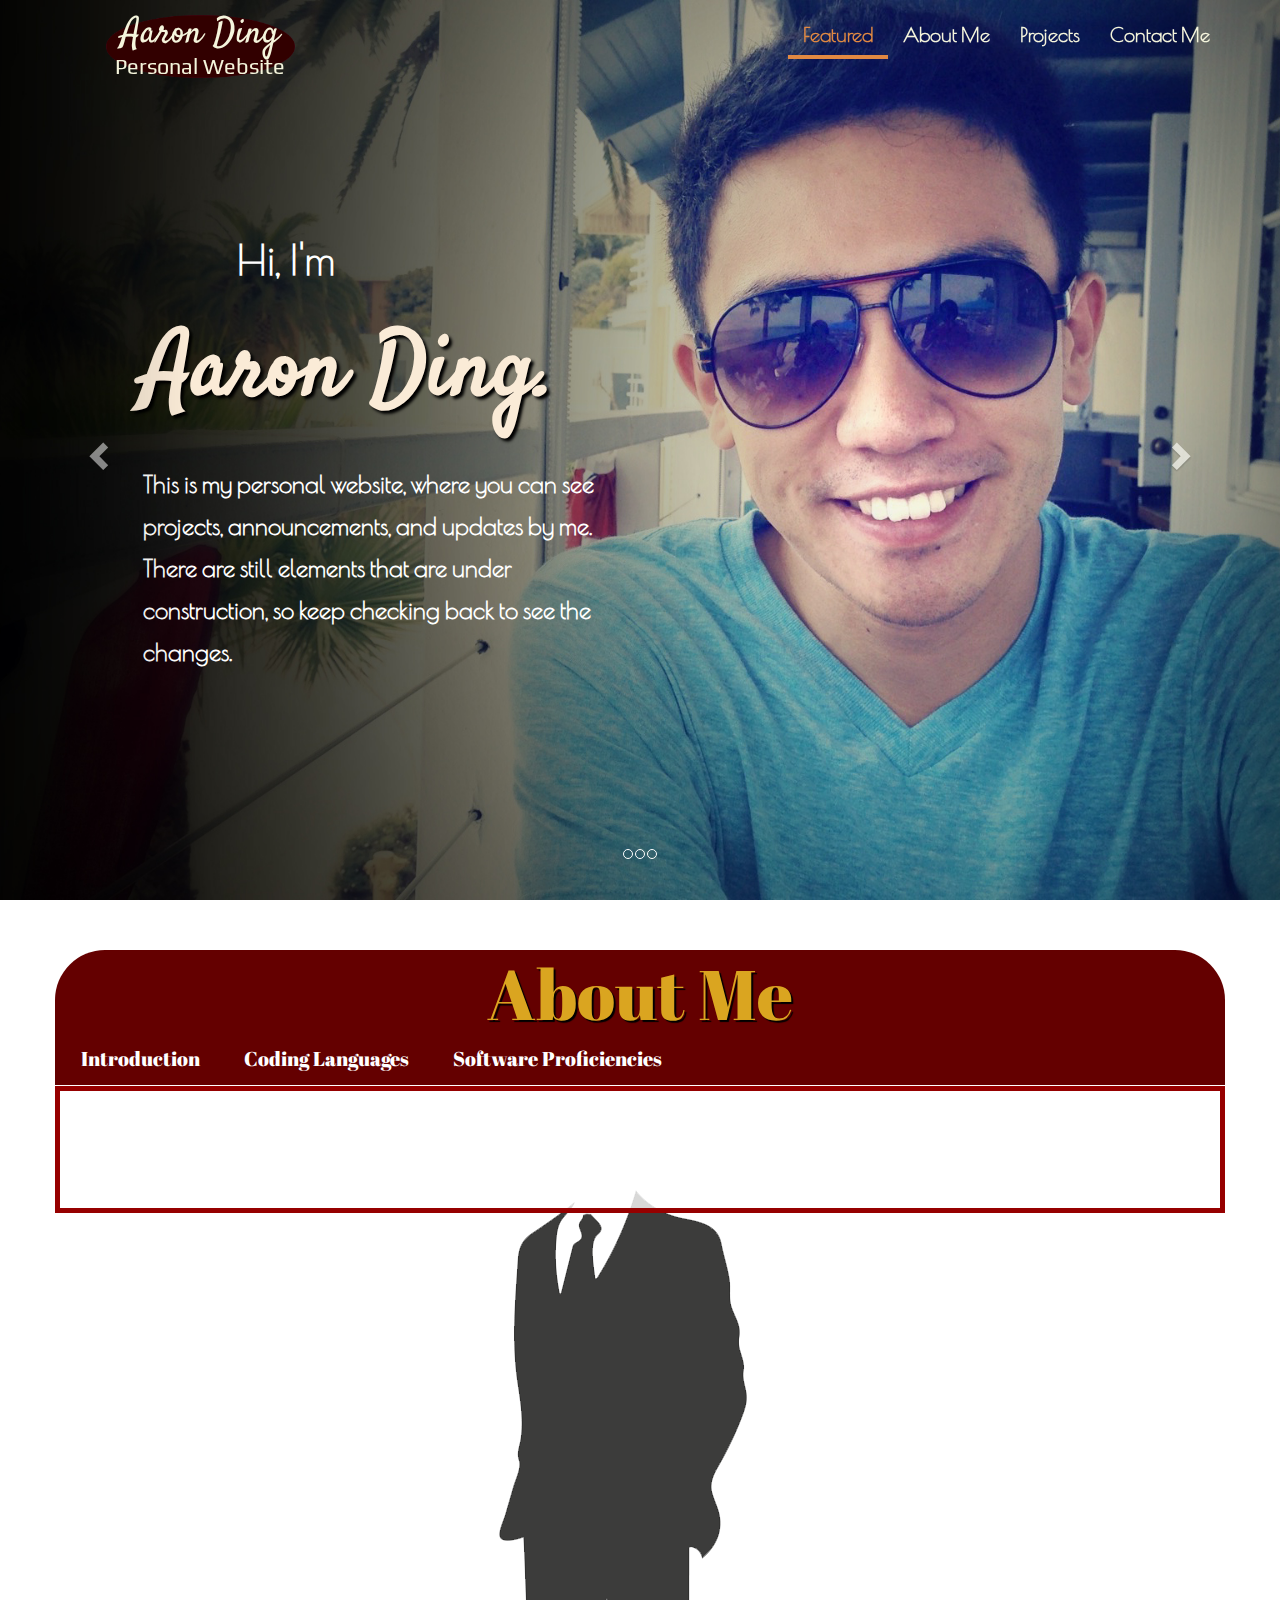
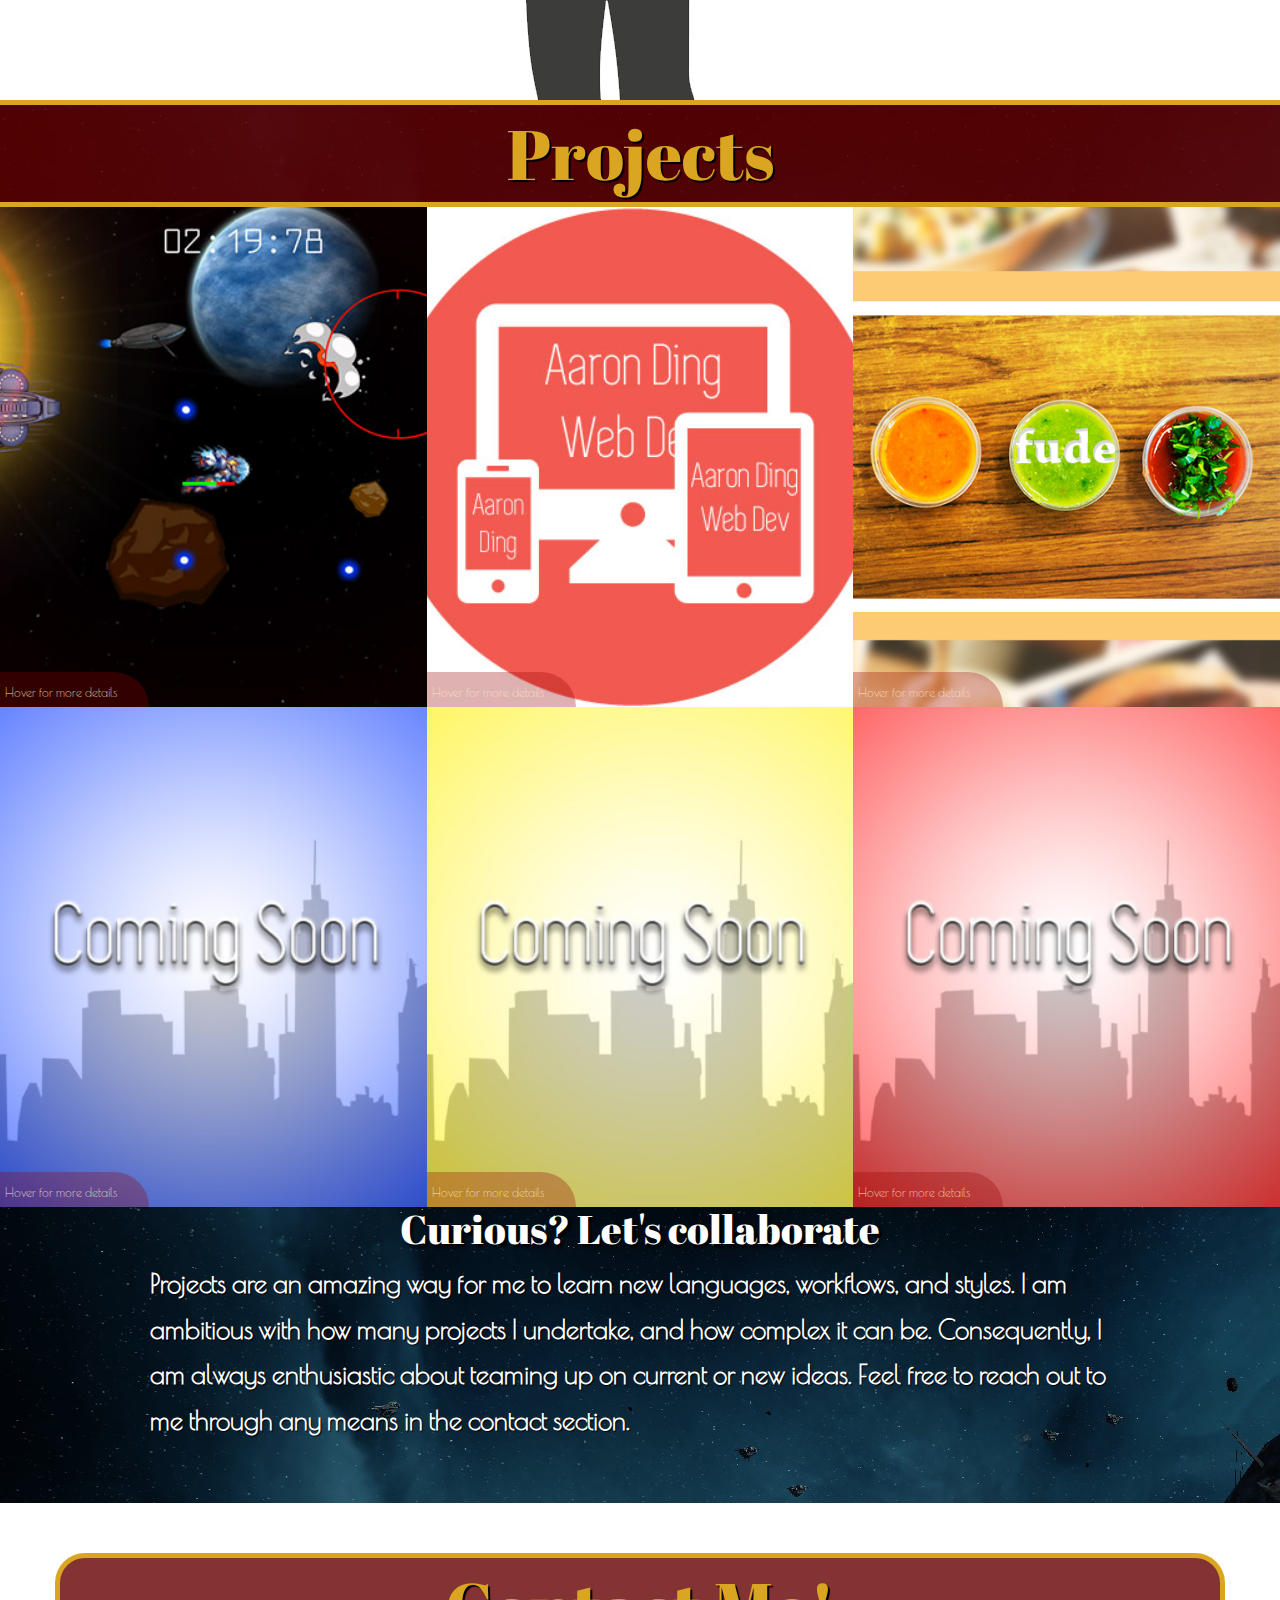
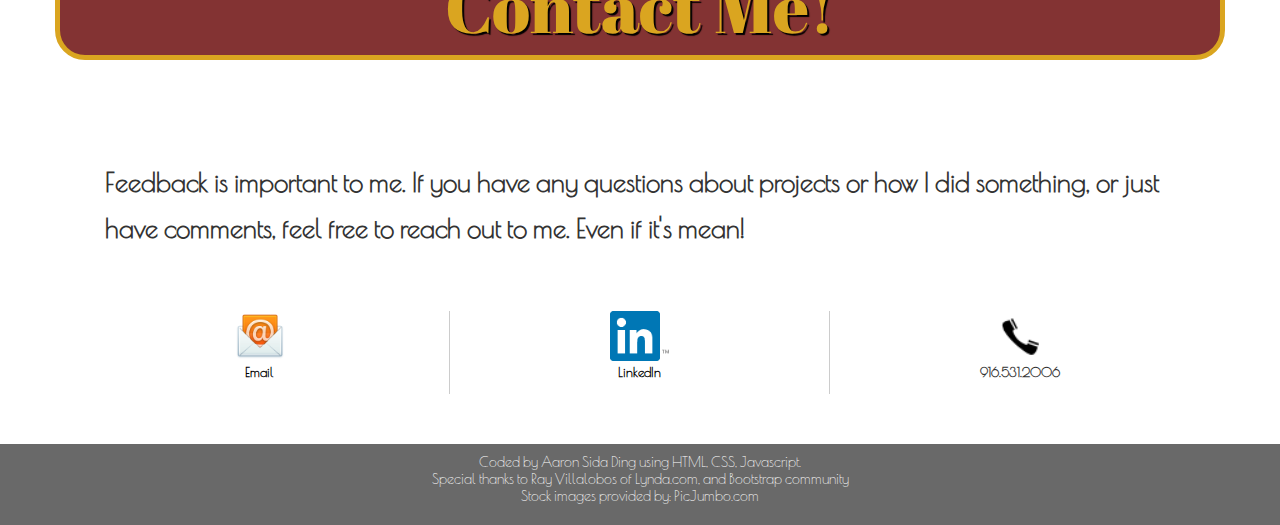
==== commit ffe77687: "Published Version" ====
--- a/PersonalWebsite/index.html
+++ b/PersonalWebsite/index.html
@@ -54,9 +54,35 @@
         </ol>
         
         <div class="carousel-inner fullheight">
-            <div class="item active"><img class="BannerImages" src="img/FeaturedBanner_01.jpg" alt="Banner_01"></div>
-            <div class="item"><img src="img/FeaturedBanner_02.jpg" alt="Banner_02" ></div>
-            <div class="item"><img src="img/FeaturedBanner_03.jpg" alt="Banner_03"></div>
+            <div class="item active">
+                <img class="BannerImages" src="img/FeaturedBanner_01.jpg" alt="Banner_01">
+                <div class="banner-textbox banner-textbox-left container">
+                    <p> Hi, I'm <br>
+                    <span class="subhead">Aaron Ding.</span> </p>
+                    <p2>This is my personal website, where you can see projects, announcements,
+                        and updates by me. There are still elements that are under construction,
+                        so keep checking back to see the changes.</p2>
+                </div><!--End of banner-textbox-left-->
+            </div> <!--End of First Carousel item-->
+            <div class="item"><img src="img/FeaturedBanner_02.jpg" alt="Banner_02" >
+                <div class="banner-textbox banner-textbox-right container">
+                    <h2>Play Thruster!</h2>
+                    <p2>Thruster is now playable! Click <a href="pregame.html">here</a>
+                        to test out the game. I am always seeking feedback, so please
+                        let me know what works and what doesn't.</p2>
+                </div> <!--End of banner-textbox-right-->
+            </div> <!--End of Second Carousel item-->
+            <div class="item"><img src="img/FeaturedBanner_03.jpg" alt="Banner_03">
+                <div class="banner-textbox banner-textbox-center container">
+                    <h2> Bootstrap, Lynda, and quitting my job.</h2>
+                    <p2> Curious how I made this webpage? Want to learn how?
+                         I used resources like <a href="http://getbootstrap.com/">Bootstrap</a>, 
+                         <a href="http://www.lynda.com/default.aspx">Lynda.com</a>, and a lot of free time
+                         to write this website. If you're interested in
+                         making, or having someone make you, a website, please
+                         feel free to <a href="#contact">contact me</a>!</p2>
+                </div> <!--End of banner-textbox-right-->
+            </div>
         </div> <!--carousel-inner-->
         
         <!--Carousel user navigation controls, utilizing an icon. Data-slide refers to JavaScript commands-->
@@ -89,8 +115,8 @@
                         </ul>
                 </div>
                 <div class="panel-body">
-                    <div class="tab-content" style="overflow:scroll;">
-                        <div class="scroll-box tab-pane fade" id="tab1default">
+                    <div class="tab-content">
+                        <div class="tab-pane fade" id="tab1default">
                             <p> Welcome to my section of the internet.
                                 I'm an Asian American software developer with
                                 experience with media arts, game developement,
@@ -101,11 +127,64 @@
                                 any purpose! I'm always interested in chatting with new
                                 people.</p>
                         </div>
-                        <div class="tab-pane fade" id="tab2default"> 
-                            <p>A handful.</p>
-                        </div>
+                        <div class="tab-pane fade" id="tab2default">
+                            <row>
+                                <p> This section is still under construction, so please be
+                                    patient while I set things up! The following languages are
+                                    ones that I commonly use for my work.</p>
+                                <div class="col-md-6">
+                                    <ul>
+                                        <li>C#</li>                                        
+                                        <li>C++</li>
+                                        <li>Java</li>
+                                        <li>Swift</li>
+                                    </ul>
+                                    </div> <!--End of column-->
+                                <div class="col-md-6">
+                                    <ul>
+                                        <li>C</li>
+                                        <li>HTML</li>
+                                        <li>Javascript</li>
+                                    </ul>
+                                </div> <!--End of column-->
+                            </row>
+                        </div> <!--End of second tab-->
                         <div class="tab-pane fade" id="tab3default"> 
-                            <p>Video games.</p>
+                            <p> This section is still under construction, so please be
+                                patient while I set things up!</p>
+                            <row>
+                                <div class="col-md-4">
+                                    <p>Coding</p>
+                                    <ul>
+                                        <li> Eclipse </li>
+                                        <li> Android SDK</li>
+                                        <li> Xcode</li>
+                                        <li> Unity</li>
+                                    </ul>
+                                </div> <!--End of column 1-->
+                                
+                                <div class="col-md-4">
+                                    <p>Media</p>
+                                    <ul>
+                                        <li> Adobe Premiere </li>
+                                        <li> Adobe Photoshop</li>
+                                        <li> Adobe After Effects</li>
+                                        <li> Audacity</li>
+                                        <li> Finale</li>
+                                        <li> Logic Pro X</li>
+                                    </ul>
+                                </div> <!--End of column 2-->
+                                
+                                <div class="col-md-4">
+                                    <p>Creatives</p>
+                                    <ul>
+                                        <li> Starcraft II Editor </li>
+                                        <li> Warcraft Editor</li>
+                                        <li> RPG Maker</li>
+                                        <li> Tiled</li>
+                                    </ul>
+                                </div> <!--End of column 2-->
+                            </row>
                         </div>
                     </div>
                 </div>
@@ -120,19 +199,19 @@
     <div class="page container-fluid" id="Projects">
         <h1>Projects</h1>
         <row>
-            <a href="../PersonalWebsite/pregame.html">
+            <a href="pregame.html">
                 <div class="col-md-6 col-lg-4" id="Project01">
                     <div class="quote">
                         <h2>Thruster</h2>
                         <span class="hover-info"> Hover for more details </span> 
-                        <p>More information about thruster.
+                        <p> Thruster is a simple 2D, sidescrolling bullet-dodge game. The objective is to stay
+                            alive as long as you can, 
                         <br>
-                        <span style="font-size: 1.2em; color: beige;"> Click for more information </span></p>
+                        <span style="font-size: 1.2em; color: beige;"> Click to play! </span></p>
                     </div>
                 </div>
             </a>
-            
-            <a href="#">
+            <!--Web Development Section. Special thanks to http://imgarcade.com/1/website-development-services-icon/ for icons-->
                 <div class="col-md-6 col-lg-4" id="Project02">
                     <div class="quote">
                         <h2>Web Dev</h2>
@@ -141,7 +220,6 @@
                             I'm working on, and what I use to write webpages. </p>
                     </div>
                 </div>
-            </a>
             
             <a href="#">
                 <div class="col-md-6 col-lg-4" id="Project03">
@@ -153,28 +231,25 @@
                             photos and display their photos to their peers. This was a great experience
                             working with other engineers in designing a fully functioning account-based
                             android application. <br>
-                            <span style="font-size: 1.2em; color: beige;"> Click for more information </span></p>
+                            <span style="font-size: 1.2em; color: beige;"> Click to see the video demo </span></p>
                     </div>
                 </div>
             </a>
 
             <div class="col-md-6 col-lg-4" id="Project04">
                 <div class="quote">
-                    <h2>Thruster</h2>
+                    <h2>To be added</h2>
                     <span class="hover-info"> Hover for more details </span> 
-                    <p>More information about thruster.
-                    <br>
-                    <span style="font-size: 1.2em; color: beige;"> Click for more information </span></p>
+                    <p> More project information to come. Check back later!</p>
                 </div>
             </div>
 
 
             <div class="col-md-6 col-lg-4" id="Project05">
                 <div class="quote">
-                    <h2>Web Dev</h2>
+                    <h2>To be added</h2>
                     <span class="hover-info"> Hover for more details </span> 
-                    <p> Still under construction! This section will detail the different websites
-                        I'm working on, and what I use to write webpages. </p>
+                    <p> More project information to come. Check back later! </p>
                 </div>
             </div>
 
@@ -182,14 +257,9 @@
 
             <div class="col-md-6 col-lg-4" id="Project06">
                 <div class="quote">
-                    <h2>NudeFude</h2>
+                    <h2>To be added</h2>
                     <span class="hover-info"> Hover for more details </span> 
-                    <p> NudeFude is an Android application designed by ten students of
-                        UCSD. Resembling photo applications such as Instagram, users can upload
-                        photos and display their photos to their peers. This was a great experience
-                        working with other engineers in designing a fully functioning account-based
-                        android application. <br>
-                        <span style="font-size: 1.2em; color: beige;"> Click for more information </span></p>
+                    <p> More project information to come. Check back later! </p>
                 </div>
             </div>
 
@@ -206,7 +276,7 @@
     </div> <!--page container-fluid-->
     </section> <!--End of Project Section-->
     
-    <!-- Contact section. Should include a fillable form. -->
+    <!-- Contact section. -->
     <section>
 	<div class="page container" id="contact">
         <h1>
@@ -244,7 +314,7 @@
         <div class="container-fluid">
             <p> Coded by Aaron Sida Ding using HTML, CSS, Javascript.</p>
             <p> Special thanks to Ray Villalobos of Lynda.com, and Bootstrap community</p>
-	        <p>Copyright Aaron Sida Ding. If you would like to borrow elements, just let me know!</p>
+	        <p> Stock images provided by: PicJumbo.com </p>
         </div>
     </footer>
     <script src="https://ajax.googleapis.com/ajax/libs/jquery/1.11.2/jquery.min.js"></script>
--- a/PersonalWebsite/css/style.css
+++ b/PersonalWebsite/css/style.css
@@ -7,6 +7,7 @@
     line-height: 1.75;
     font-size: 2em;
     position: relative;
+    font-family: 'Poiret One', cursive;
 }
 
 h1, h2, h3, h4, h5, h6 {
@@ -164,6 +165,56 @@
 }*/
 
 /** Page Styling **/
+.banner-textbox-left{
+    position: absolute;
+    left: 10%;
+    top: 25%;
+    max-width: 500px;
+}
+
+.banner-textbox-right{
+    position: absolute;
+    right: 10%;
+    top: 25%;
+    max-width: 500px;
+    text-align: right;
+}
+
+.banner-textbox-center{
+    position: absolute;
+    left: 50%;
+    top: 50%;
+    max-width: 500px;
+    transform: translate(-50%, -50%);
+    text-align: center;
+}
+
+.banner-textbox p{
+    text-indent: 20%;
+    color: white;
+    font-size: 2em;
+}
+
+.banner-textbox h2{
+    margin-bottom: 50px;
+    font-family: 'Abril Fatface', cursive;
+    font-size: 2em;
+    color: skyblue;
+    text-shadow: 1px 1px 5px black;
+}
+
+.banner-textbox p2{
+    color: white;
+    font-size: 1.2em;
+}
+
+.banner-textbox span.subhead {
+    font-family: 'Satisfy', cursive;
+    font-size: 2.25em;
+    color: antiquewhite;
+    text-shadow: 3px 3px 3px black;
+}
+
 
 .page h1 {
     font-family: 'Abril Fatface', cursive;
@@ -212,10 +263,6 @@
     border-radius: 25px
 }
 
-.scroll-box{
-    overflow-x: scroll;
-}
-
 /** Content: About Me **/
 #aboutMe {
     background: url(../img/AboutBanner.png);
@@ -270,6 +317,10 @@
     color: beige;
     background-color: rgba(255,255,255,0.8);
     border: solid 5px rgb(150,0,0);
+}
+
+.panel-body li{
+    color: black;
 }
 .nav-tabs{
 	border-bottom: none;
@@ -326,15 +377,16 @@
 
 #Project01 {
     padding: 0;
-    background: url("../img/hdSpace.jpg");
-    background-position: center center;
+    background: url("../img/ThrusterIcon.jpg");
+    background-position: center center;
+    background-size: cover;
     height: 500px;
 }
 
 
 #Project02 {
     padding: 0;
-    background: url("../img/Project02.png");
+    background: url("../img/WebIcon.jpg");
     background-position: center center;
     background-size: auto 500px;
     height: 500px;
@@ -342,7 +394,7 @@
 
 #Project03 {
     padding: 0;
-    background: url("../img/NewsFeed.png");
+    background: url("../img/NudeFudeIcon.png");
     background-position: center center;
     background-size: 100% auto;
     height: 500px;
@@ -350,24 +402,25 @@
 
 #Project04 {
     padding: 0;
-    background: url("../img/Web-under-construction.jpeg");
-    background-position: center center;
-    height: 500px;
-}
-
-#Project05 {
-    padding: 0;
-    background: url("../img/Web-under-construction.jpeg");
+    background: url("../img/ComingSoonBlue.jpg");
     background-position: center center;
     background-size: auto 500px;
     height: 500px;
 }
 
+#Project05 {
+    padding: 0;
+    background: url("../img/ComingSoonYellow.jpg");
+    background-position: center center;
+    background-size: auto 500px;
+    height: 500px;
+}
+
 #Project06 {
     padding: 0;
-    background: url("../img/Web-under-construction.jpeg");
-    background-position: center center;
-    background-size: 100% auto;
+    background: url("../img/ComingSoonRed.jpg");
+    background-position: center center;
+    background-size: auto 500px;
     height: 500px;
 }
 
@@ -375,11 +428,10 @@
     background-color: rgba(150,0,0,.3);
     position: absolute;
     bottom: 0;
-    width: 75%;
+    width: 35%;
     font-weight: 400;
     border-radius: 0 50px 0 0;
     max-height: 100px;
-    text-align: right;
 }
 
 .quote span.hover-info{
@@ -395,12 +447,21 @@
     text-align: left;
 }
 
+.quote h2{
+    display: none;
+}
+
 .quote:hover {
     background-color: rgba(150,0,0,.7);
     max-height: none;
+    width: 75%;
 }
 
 .quote:hover p{
+    display: block;
+}
+
+.quote:hover h2{
     display: block;
 }
 
@@ -438,6 +499,12 @@
     padding: 50px 0;
 }
 
+/** Thruster Page Styling **/
+
+#Thruster-intro{
+    color: white;
+    background: url("/img/hdSpace.jpg");
+}
 /** Introduction **
 .intro {
 	font-family: 'Titillium Web', sans-serif;
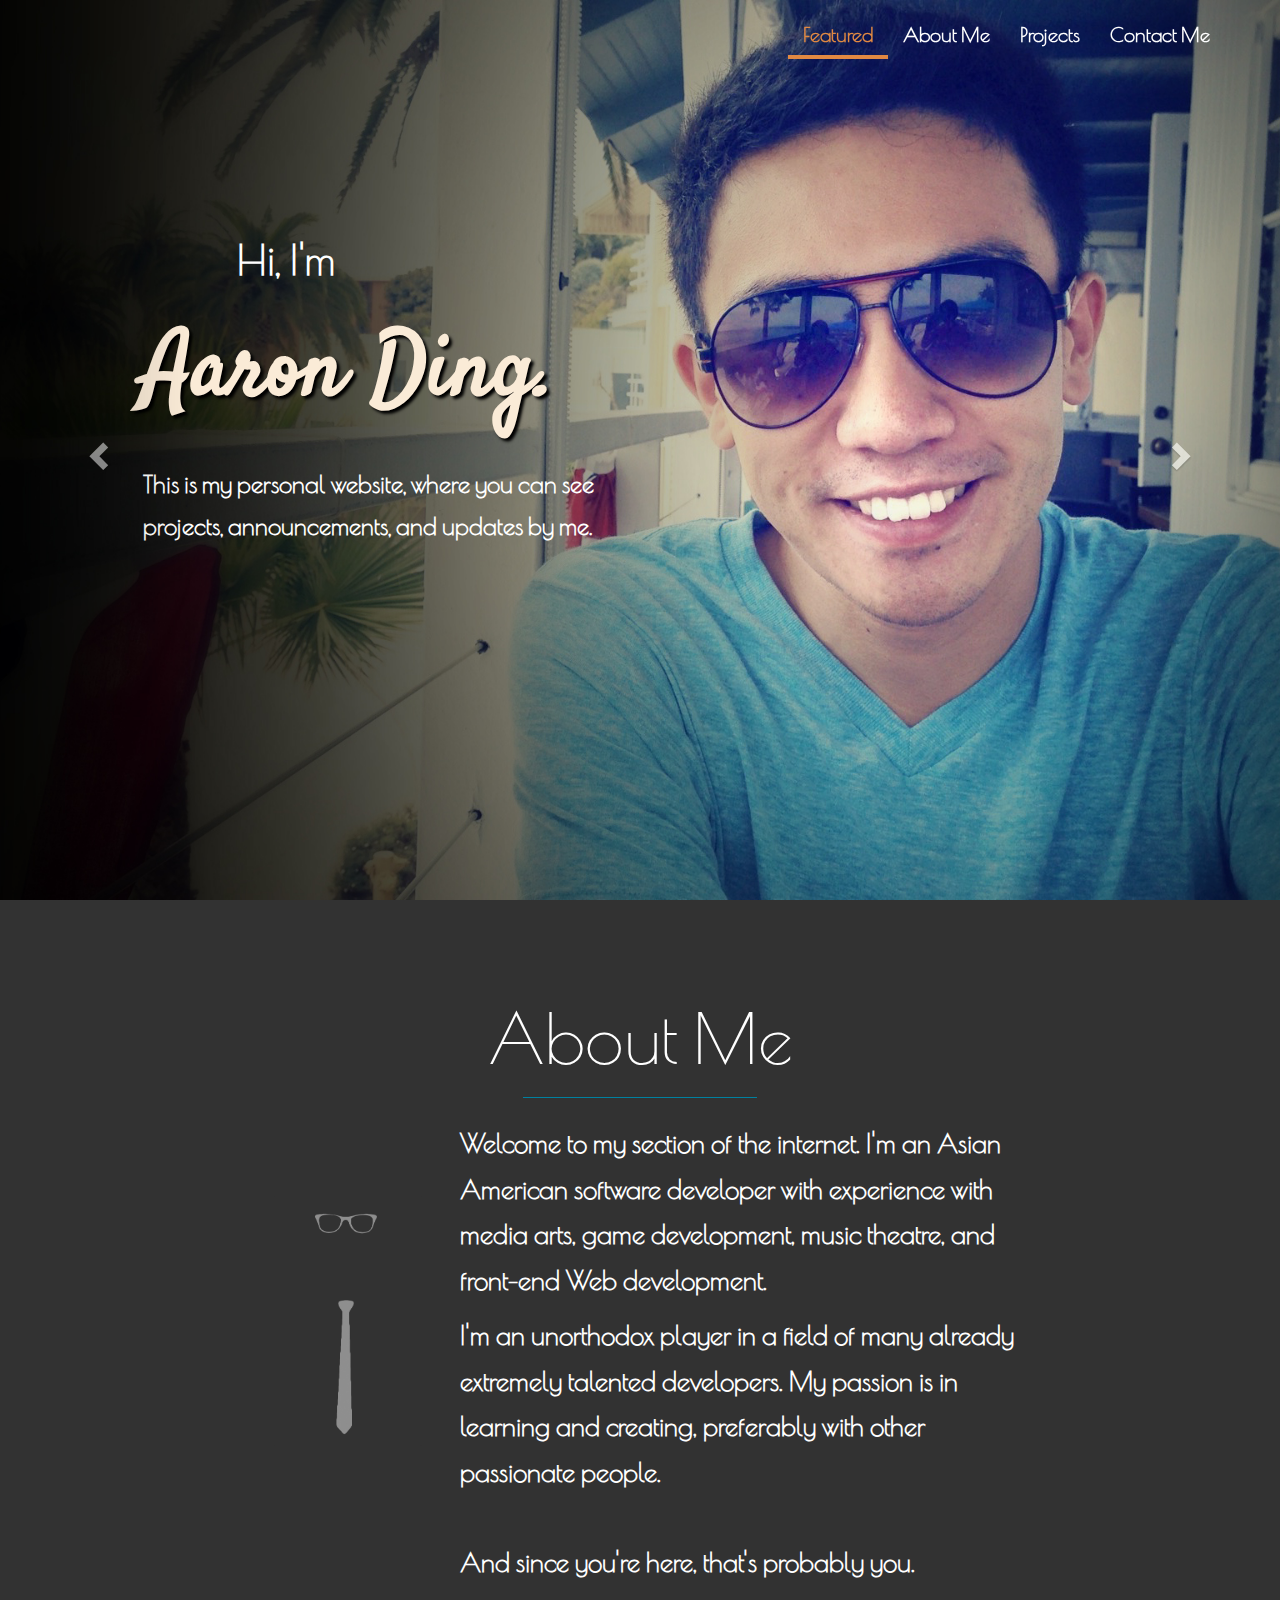
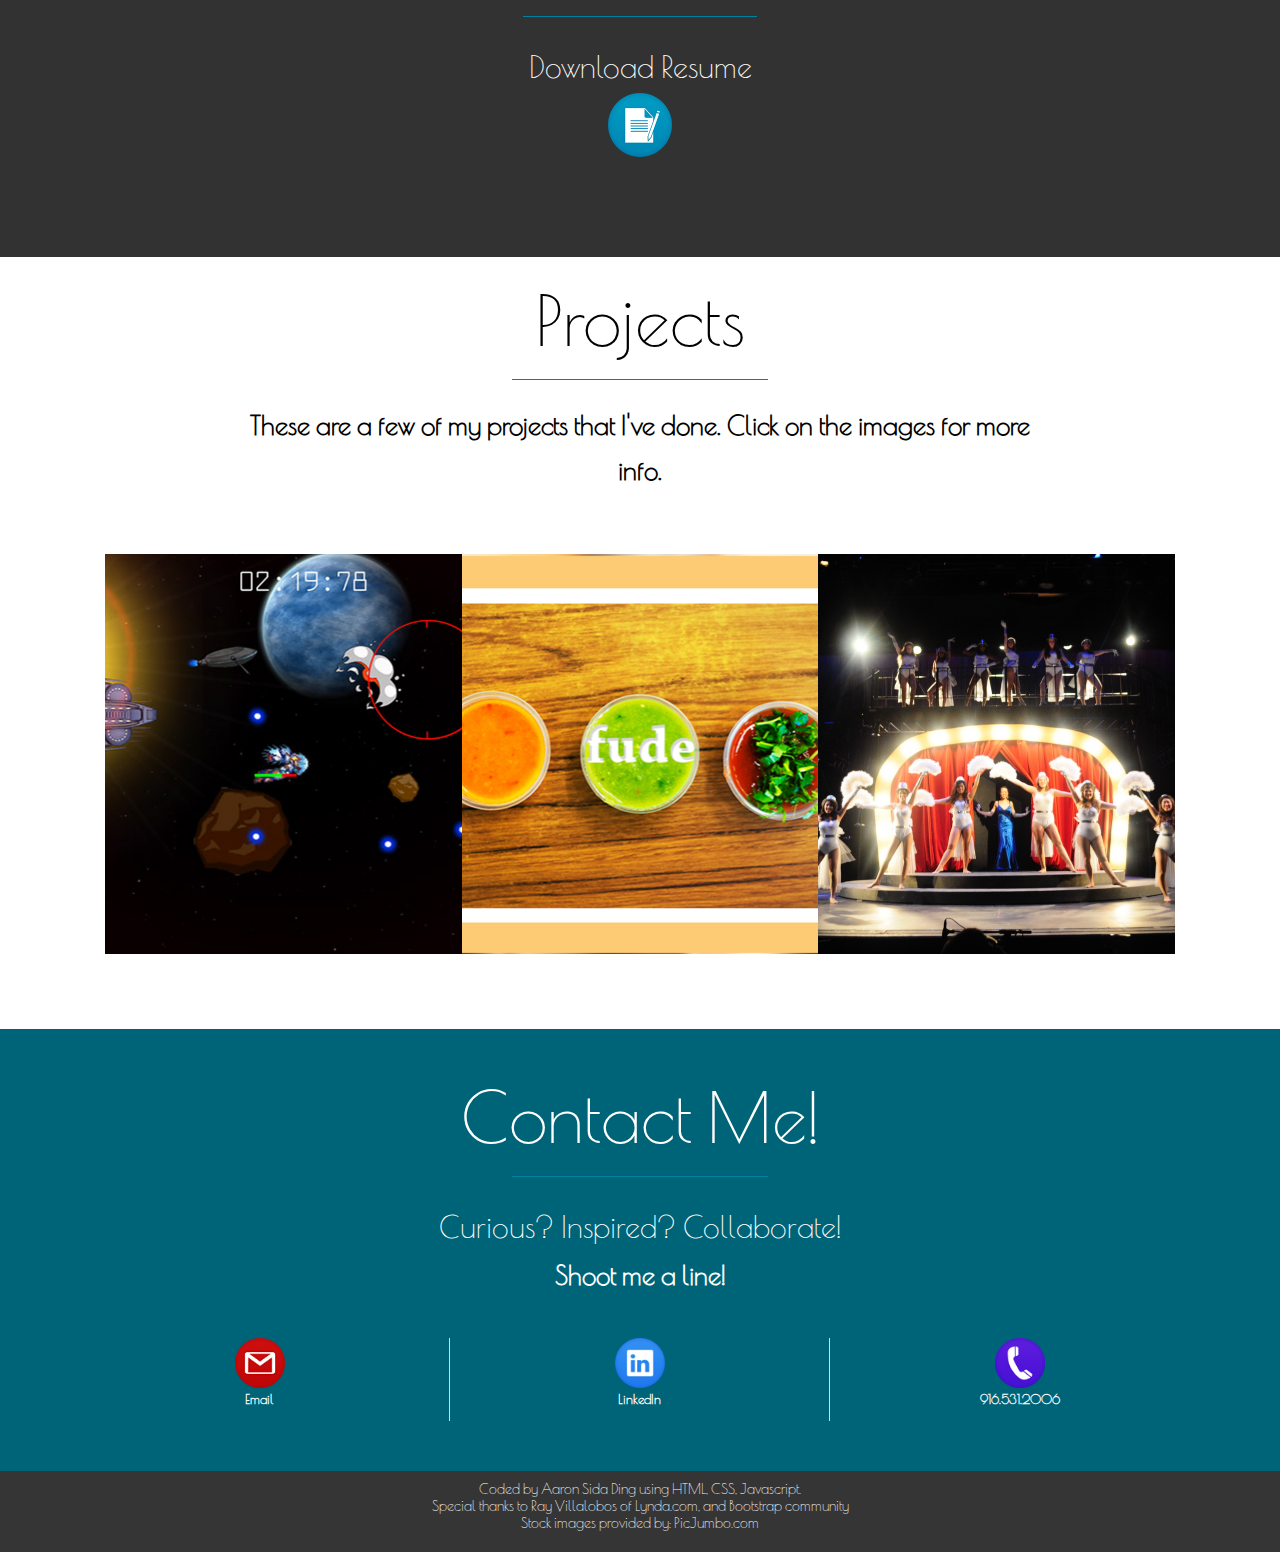
==== commit e0614697: "Cleaning up of the files" ====
--- a/PersonalWebsite/index.html
+++ b/PersonalWebsite/index.html
@@ -1,5 +1,8 @@
 <!DOCTYPE html>
     <html lang="en">
+        
+    <!-- CREDITS -->
+    <!--Circle Icon Pack by Martz90 (Via DeviantArt)-->
 
     <head>
     	<meta charset="utf-8">
@@ -27,7 +30,7 @@
                     <span class="icon-bar"></span>
                 </button>
                 <a class="navbar-brand" href="#main"> 
-                    <h1>Aaron Ding <span class="subhead">Personal Website</span></h1>
+                    <h1>Aaron Ding</h1>
                 </a>
             </div> <!--navbar-header-->
 
@@ -50,8 +53,9 @@
     <!-- Carousel slider, with the ID of main. Contains the images. Bootstrap div classes control functionality. -->
     <div class="carousel slide" data-ride="carousel" id="main">
         
-        <ol class="carousel-indicators">
+<!--    <ol class="carousel-indicators">
         </ol>
+        ** Removed: Do not like the visual ** -->
         
         <div class="carousel-inner fullheight">
             <div class="item active">
@@ -60,8 +64,7 @@
                     <p> Hi, I'm <br>
                     <span class="subhead">Aaron Ding.</span> </p>
                     <p2>This is my personal website, where you can see projects, announcements,
-                        and updates by me. There are still elements that are under construction,
-                        so keep checking back to see the changes.</p2>
+                        and updates by me.</p2>
                 </div><!--End of banner-textbox-left-->
             </div> <!--End of First Carousel item-->
             <div class="item"><img src="img/FeaturedBanner_02.jpg" alt="Banner_02" >
@@ -79,7 +82,7 @@
                          I used resources like <a href="http://getbootstrap.com/">Bootstrap</a>, 
                          <a href="http://www.lynda.com/default.aspx">Lynda.com</a>, and a lot of free time
                          to write this website. If you're interested in
-                         making, or having someone make you, a website, please
+                         making, or having someone make you, a website,
                          feel free to <a href="#contact">contact me</a>!</p2>
                 </div> <!--End of banner-textbox-right-->
             </div>
@@ -97,98 +100,38 @@
 
     <!-- About Me section, which contains only one container, plus header. -->
     <section>
-	<div class="page container-fluid" id="aboutMe">
-        <div class="container" id="about-me-banner">
-                <div class="panel-heading">
-                        <div class="container-fluid">
-                            <h1>About Me</h1>
-                        </div>
-                        <ul class="nav nav-tabs">
-                            <li><a href="#tab1default" data-toggle="tab">
-                                <h2>Introduction</h2>
-                                </a></li>
-                            <li><a href="#tab2default" data-toggle="tab">
-                                <h2>Coding Languages</h2>
-                                </a></li>
-                            <li><a href="#tab3default" data-toggle="tab">
-                                <h2>Software Proficiencies</h2></a></li>
-                        </ul>
-                </div>
-                <div class="panel-body">
-                    <div class="tab-content">
-                        <div class="tab-pane fade" id="tab1default">
-                            <p> Welcome to my section of the internet.
-                                I'm an Asian American software developer with
-                                experience with media arts, game developement,
-                                music theatre, and front-end iOS and Web development. </p>
-                            <p> I wanted to create this webite for the purposes of 
-                                publicly displaying my projects and searching for potential
-                                partners in projects. However, feel free to contact me for
-                                any purpose! I'm always interested in chatting with new
-                                people.</p>
-                        </div>
-                        <div class="tab-pane fade" id="tab2default">
-                            <row>
-                                <p> This section is still under construction, so please be
-                                    patient while I set things up! The following languages are
-                                    ones that I commonly use for my work.</p>
-                                <div class="col-md-6">
-                                    <ul>
-                                        <li>C#</li>                                        
-                                        <li>C++</li>
-                                        <li>Java</li>
-                                        <li>Swift</li>
-                                    </ul>
-                                    </div> <!--End of column-->
-                                <div class="col-md-6">
-                                    <ul>
-                                        <li>C</li>
-                                        <li>HTML</li>
-                                        <li>Javascript</li>
-                                    </ul>
-                                </div> <!--End of column-->
-                            </row>
-                        </div> <!--End of second tab-->
-                        <div class="tab-pane fade" id="tab3default"> 
-                            <p> This section is still under construction, so please be
-                                patient while I set things up!</p>
-                            <row>
-                                <div class="col-md-4">
-                                    <p>Coding</p>
-                                    <ul>
-                                        <li> Eclipse </li>
-                                        <li> Android SDK</li>
-                                        <li> Xcode</li>
-                                        <li> Unity</li>
-                                    </ul>
-                                </div> <!--End of column 1-->
-                                
-                                <div class="col-md-4">
-                                    <p>Media</p>
-                                    <ul>
-                                        <li> Adobe Premiere </li>
-                                        <li> Adobe Photoshop</li>
-                                        <li> Adobe After Effects</li>
-                                        <li> Audacity</li>
-                                        <li> Finale</li>
-                                        <li> Logic Pro X</li>
-                                    </ul>
-                                </div> <!--End of column 2-->
-                                
-                                <div class="col-md-4">
-                                    <p>Creatives</p>
-                                    <ul>
-                                        <li> Starcraft II Editor </li>
-                                        <li> Warcraft Editor</li>
-                                        <li> RPG Maker</li>
-                                        <li> Tiled</li>
-                                    </ul>
-                                </div> <!--End of column 2-->
-                            </row>
-                        </div>
-                    </div>
-                </div>
-        </div> <!--Container: about-me-banner-->  
+	<div class="container-fluid" id="aboutMe">
+        <div class="page container">
+            <h1> About Me </h1>
+            <hr>
+            <div class="content container">
+                <div class="row">
+                    <div class="col-md-2">
+                    </div>
+                    <div class="col-md-2">
+                        <img src="img/AboutMeIcon.png" class="centered-img" id="aboutMeIcon">
+                    </div>
+                    <div class="col-md-6">
+                        <p> Welcome to my section of the internet. I'm an Asian American software developer with experience 
+                            with media arts, game development, music theatre, and front-end Web development.
+                        </p>
+                        <p> I'm an unorthodox player in a field of many already extremely talented
+                            developers. My passion is
+                            in learning and creating, preferably with other passionate people. </p>
+                        <br>
+                        <p> And since you're here, that's probably you.
+                        </p>
+                    </div>
+                </div> <!--Row: End-->
+            </div> <!--Content Container: End-->
+            <hr>
+            <div class="container centered-text">
+                <h2> Download Resume</h2>
+                <a href="files/BlizzardResume_AaronDing.pdf">
+                    <img src="img/notepad.png" style="max-height: 64px;">
+                </a>
+            </div>
+        </div> <!--Page Container: End-->
     </div> <!--Container-fluid: About Me-->
     
     </section> <!--End of About Me Section-->
@@ -198,111 +141,88 @@
 	<section>
     <div class="page container-fluid" id="Projects">
         <h1>Projects</h1>
-        <row>
-            <a href="pregame.html">
-                <div class="col-md-6 col-lg-4" id="Project01">
-                    <div class="quote">
-                        <h2>Thruster</h2>
-                        <span class="hover-info"> Hover for more details </span> 
-                        <p> Thruster is a simple 2D, sidescrolling bullet-dodge game. The objective is to stay
-                            alive as long as you can, 
-                        <br>
-                        <span style="font-size: 1.2em; color: beige;"> Click to play! </span></p>
-                    </div>
+        <hr>
+        <div class="content centered-text container-fluid">
+            <row>
+                <div class="col-md-8 col-md-offset-2">
+                    <p> These are a few of my projects that I've done. Click on the images for more info.</p>
                 </div>
-            </a>
-            <!--Web Development Section. Special thanks to http://imgarcade.com/1/website-development-services-icon/ for icons-->
-                <div class="col-md-6 col-lg-4" id="Project02">
-                    <div class="quote">
-                        <h2>Web Dev</h2>
-                        <span class="hover-info"> Hover for more details </span> 
-                        <p> Still under construction! This section will detail the different websites
-                            I'm working on, and what I use to write webpages. </p>
-                    </div>
-                </div>
-            
-            <a href="#">
-                <div class="col-md-6 col-lg-4" id="Project03">
-                    <div class="quote">
-                        <h2>NudeFude</h2>
-                        <span class="hover-info"> Hover for more details </span> 
-                        <p> NudeFude is an Android application designed by ten students of
-                            UCSD. Resembling photo applications such as Instagram, users can upload
-                            photos and display their photos to their peers. This was a great experience
-                            working with other engineers in designing a fully functioning account-based
-                            android application. <br>
-                            <span style="font-size: 1.2em; color: beige;"> Click to see the video demo </span></p>
-                    </div>
-                </div>
-            </a>
-
-            <div class="col-md-6 col-lg-4" id="Project04">
-                <div class="quote">
-                    <h2>To be added</h2>
-                    <span class="hover-info"> Hover for more details </span> 
-                    <p> More project information to come. Check back later!</p>
-                </div>
-            </div>
-
-
-            <div class="col-md-6 col-lg-4" id="Project05">
-                <div class="quote">
-                    <h2>To be added</h2>
-                    <span class="hover-info"> Hover for more details </span> 
-                    <p> More project information to come. Check back later! </p>
-                </div>
-            </div>
-
-
-
-            <div class="col-md-6 col-lg-4" id="Project06">
-                <div class="quote">
-                    <h2>To be added</h2>
-                    <span class="hover-info"> Hover for more details </span> 
-                    <p> More project information to come. Check back later! </p>
-                </div>
-            </div>
-
-        </row> <!--End of Row 1-->
-        <div class="content container-fluid" id="Temp-Section">
-            <h2> Curious? Let's collaborate</h2>
-            <p> Projects are an amazing way for me to learn new languages,
-                workflows, and styles. I am ambitious with how many projects
-                I undertake, and how complex it can be. Consequently, I am always
-                enthusiastic about teaming up on current or new ideas. Feel free
-                to reach out to me through any means in the contact section.</p>
-        </div> <!--Container-fluid: End of Temp Section-->
-
+            </row> <!--End of Row-->
+        </div>
+        <div class="portfolio container">
+            <row>
+                <a href="pregame.html">
+                    <div class="col-md-4" id="Project01">
+                        <div class="project-description">
+                            <h2> Thruster </h2>
+                            <p> Description: <br>A 2D sidescrolling game developed in Unity.
+                                Currently in development, and planned to release on iOS.</p>
+                            <p> Skills developed:<br> Game design, C#, Unity Program, Artist
+                                management, deadline management.</p>
+                            <p> Click to play the early alpha!</p>
+                        </div> <!--End of Project Description-->
+                    </div> <!--End of Column-->
+                </a> <!--End of anchor reference-->
+                <a href="https://youtu.be/rHJmvvxaObY">
+                    <div class="col-md-4" id="Project02">
+                        <div class="project-description">
+                            <h2> NudeFude </h2>
+                            <p> Description: <br>An Android app designed for users to broadcast
+                                their favorite images of dishes, and compile a list of favorites.</p>
+                            <p> Skills developed:<br> Android SDK, XML, MVC pattern, Agile workflow
+                                system architecture, SQL.</p>
+                            <p style="rgb(0,50,60);"> Click to watch demo video!</p>
+                        </div>
+                    </div>
+                </a>
+                <a href="https://youtu.be/F78EJxHnkWI?t=26s">
+                    <div class="col-md-4" id="Project03">
+                        <div class="project-description">
+                            <h2> Gypsy </h2>
+                            <p> Description: <br>U.C. San Diego's Muir Musical's annual 
+                                student-run production of Gypsy.</p>
+                            <p> Skills developed:<br> Communication, large-scale leadership,
+                                business and artistic skills, stage directing.</p>
+                            <p> Click to watch an interview for Gypsy!</p>
+                        </div>
+                    </div>
+                </a>
+            </row>
+        </div>
     </div> <!--page container-fluid-->
+        
+    <!--Test Section-->
+    
     </section> <!--End of Project Section-->
     
     <!-- Contact section. -->
     <section>
-	<div class="page container" id="contact">
+	<div class="page container-fluid" id="contact">
         <h1>
         	Contact Me!
         </h1>
-        <div class="content container">
-            <p> Feedback is important to me. If you have any questions about projects
-                or how I did something, or just have comments, feel free to reach out
-                to me. Even if it's mean!</p>
-        </div>
+        <hr>
+        <div class="centered-text content container">
+            <h2> Curious? Inspired? Collaborate!</h2>
+            <p> Shoot me a line! </p>
+        </div>
+        
         <div class="container" style="text-align: center;" id="contact-container">
             <row class>
                 <a href="mailto:aaronding88@gmail.com">
                     <div class="contact-method col-xs-4">
-                        <img src="img/emailIcon.png" alt="Email icon" style="height: 50px;">
+                        <img src="img/gmail.png" alt="Email icon" style="height: 50px;">
                         <p> Email </p>
                     </div>
                 </a>
-                <a href="https://www.linkedin.com/profile/public-profile-settings?trk=prof-edit-edit-public_profile">
+                <a href="http://www.linkedin.com/in/aaronding88">
                     <div class="contact-method col-xs-4">
-                        <img src="img/In-2C-66px-TM.png" alt="LinkedIn Link" style="height: 50px;">
+                        <img src="img/linkedin.png" alt="LinkedIn Link" style="height: 50px;">
                         <p> LinkedIn </p>
                     </div>
                 </a>
                 <div class="col-xs-4">
-                    <img src="img/phoneIcon.png" alt="Phone Icon" style="height: 50px;">
+                    <img src="img/phone.png" alt="Phone Icon" style="height: 50px;">
                     <p> 916.531.2006 </p>
                 </div>
             </row> <!--Row end-->
--- a/PersonalWebsite/css/style.css
+++ b/PersonalWebsite/css/style.css
@@ -26,15 +26,18 @@
     border: none;
 }
 
-header .navbar-default .navbar-nav a {
+header .navbar-default .navbar-nav a,
+header .navbar-default .navbar-nav a:focus{
     font-family: 'Poiret One', cursive;
-    color: beige;
+    background: transparent;
+    color: white;
     padding: 10px 15px;
 }
 
 
 header .navbar-default .navbar-nav a:hover {
-    color: #B95835;
+    color: lightgoldenrodyellow;
+    background: transparent;
 }
 
 header .navbar-default .navbar-nav .active a {
@@ -45,7 +48,16 @@
     text-shadow: none;
 }
 
-header .navbar-default .navbar-nav .active a:hover {
+header .navbar-default .navbar-nav .active a:active,
+header .navbar-default .navbar-nav .active a:focus{
+    font-weight:900;
+    color: #E18942;
+    background: transparent;
+    border-bottom: 4px solid #E18942;
+    text-shadow: none;
+}
+
+header .navbar-default .navbar-nav .active a:hover{
     color: peachpuff;
     background: transparent;
     text-shadow: none;
@@ -64,62 +76,30 @@
 
 
 header .navbar-brand h1 {
-    color: beige;
+    color: white;
     font-family: 'Satisfy', cursive;
     font-size: 2em;
     text-align: center;
-    
-    background: url(../img/logoBG.png);
-    background-repeat: no-repeat;
-    background-position: center;
-    background-size: contain;
-    padding-left: 10px;
-    padding-right: 10px;
-}
-
-header .navbar-brand span.subhead {
-    display: block;
-    font-family: 'Play', sans-serif;
-    font-size: .6em;
-    font-weight: 100;
-}
-
-@media only screen and (max-width: 992px) {
-    header .navbar-default .navbar-nav a {
-        font-size: 0.8em;
-    }
-
-    header .navbar-brand h1 {
-        margin-left: -30px;
-    }
-    
-}
+    display:none;
+}
+
 
 /** Mobile NavBar Toggle **/
 
-header .navbar-toggle {
-    background-color: maroon;
+header .navbar-toggle{
+    background-color: rgb(0,50,60);
 }
 
 header .navbar-default .navbar-toggle .icon-bar {
-    background-color: beige;
-}
-
-@media only screen and (max-width: 768px) {
-    header .navbar-default {
-        background-color: rgba(50,0,0,0.35);
-    } 
-    
-    header .nav.navbar-nav.navbar-right {
-        background: none;
-    }
-}
-    
+    background-color: white;
+}
+
+/** Adjustments **/
 
 
 /** NavBar inBody **/
 header .inBody {
-    background: rgba(100,0,0,1);
+    background: rgb(0,50,60);
 }
 
 header .navbar.inBody {
@@ -186,6 +166,11 @@
     top: 50%;
     max-width: 500px;
     transform: translate(-50%, -50%);
+    /** Browser compatibility **/
+        -ms-transform: translate(-50%,-50%);
+        -webkit-transform: translate(-50%,-50%);
+        -moz-transform: translate(-50%,-50%);
+        -o-transform: translate(-50%,-50%);
     text-align: center;
 }
 
@@ -215,31 +200,49 @@
     text-shadow: 3px 3px 3px black;
 }
 
+hr {
+    border-color: rgb(0,129,160);
+    background: none;
+    width: 20%;
+    height: 3px;
+}
+/** Page styling **/
+.page {
+    color: white;
+}
+
+.centered-text{
+    text-align: center;
+    margin: 0 auto;
+}
 
 .page h1 {
-    font-family: 'Abril Fatface', cursive;
+    font-family: 'Poiret One', cursive;
 	font-size: 3.5em;
 	text-align: center;
-    text-shadow: 2px 2px 1px black;
-    color: goldenrod;
+    text-shadow: none;
+}
+
+.content {
+    text-shadow: none;
+}
+
+.centered-img{
+    position: absolute;
+    left: 50%;
+    top: 200px;
+    transform: translate(-50%, 0;)
+    /** Browser compatibility **/
+        -ms-transform: translate(-50%,0);
+        -webkit-transform: translate(-50%, -50%);
+        -moz-transform: translate(-50%,0);
+        -o-transform: translate(-50%,0);
+}
+
+.page h2 {
+    text-align: center;
+    font-size: 1.5em;
     padding: 10px;
-    margin-bottom: 50px;
-    background-color: rgba(100,0,0,0.8);
-    border: solid 5px;
-    border-radius: 30px
-}
-
-.content {
-    padding: 50px;
-}
-
-.page h2 {
-    font-family: 'Abril Fatface', cursive;
-    text-align: center;
-    color: white;
-    font-size: 2em;
-    padding: 10px;
-    text-shadow: 3px 3px 3px black;
 }
 
 .page p {
@@ -247,12 +250,8 @@
 	font-size: 1.3em;
 }
 
-.imgBox {
-    margin: 0 auto;
-}
-
 img.content-example {
-    max-height: 600px;
+    max-height: 200px;
     margin: 0 auto;
 }
 
@@ -265,163 +264,62 @@
 
 /** Content: About Me **/
 #aboutMe {
-    background: url(../img/AboutBanner.png);
-    background-position: center 20px;
-    min-height: 800px;
-}
-
-#aboutMe h1{
-    padding: 0;
-    margin: 0;
-    background: none;
-    border: none;
-}
-
-#about-me-banner
-{
-    padding: 0px;
-}
-
-#about-me-banner h2{
-    font-size: 1em;
-    padding: 5px;
-    text-shadow: none;
-}
-
-#about-me-banner p{
+    padding: 50px;
+    background: rgb(50,50,50);
+    background-size: cover;
+    background-position: center;
+}
+
+#aboutMeIcon{
+    max-height: 250px;
+}
+
+/** Project Styling **/
+.portfolio {
+    padding: 50px;
+}
+.project-description{
+    color: transparent;
+    background-color: rgb(0,125,160);
+    opacity: 0;
+    padding: 40px 20px;
+    margin: 0 -15px;
+    transition: opacity 0.3s ease-in-out;
+    -moz-transition: opacity 0.3s ease-in-out;
+    -webkit-transition: opacity 0.3s ease-in-out;
+    height: 400px;
+}
+.project-description:hover{
+    opacity: 0.8;
+    color: white;
+    transition: opacity 0.3s ease-in-out;
+    -moz-transition: opacity 0.3s ease-in-out;
+    -webkit-transition: opacity 0.3s ease-in-out;
+}
+.project-description p{
+    font-size: 0.8em
+}
+#Projects{
+    padding: 25px 0;
     color: black;
 }
 
-#about-me-banner.description-text {
-    padding: 10% 0;
-}
-
-#about-me-banner.description-text h1{
-    display: none;
-}
-
-#about-me-banner.description-text p{
-    padding: 5% 20%;
-    display: block;
-}
-
-.panel-heading{
-    padding: 5px 5px 0 5px;
-    background: rgba(100,0,0,1);
-    border-top-left-radius: 50px;
-    border-top-right-radius: 50px;
-    border-bottom: solid 1px white;
-}
-.panel-body{
-    padding: 5% 15%;
-    color: beige;
-    background-color: rgba(255,255,255,0.8);
-    border: solid 5px rgb(150,0,0);
-}
-
-.panel-body li{
-    color: black;
-}
-.nav-tabs{
-	border-bottom: none;
-}
-
-
-/** Panel settings **/
-#aboutMe .nav-tabs > li > a,
-#aboutMe .nav-tabs > li > a:hover,
-#aboutMe .nav-tabs > li > a:focus {
-    color: beige;
-}
-#aboutMe .nav-tabs > .open > a,
-#aboutMe .nav-tabs > .open > a:hover,
-#aboutMe .nav-tabs > .open > a:focus,
-#aboutMe .nav-tabs > li > a:hover,
-#aboutMe .with-nav-tabs.panel-default .nav-tabs > li > a:focus {
-    color: beige;
-	background-color: rgb(75,0,0);
-}
-#aboutMe .nav-tabs > li.active > a,
-#aboutMe .nav-tabs > li.active > a:hover,
-#aboutMe .nav-tabs > li.active > a:focus {
-	color: #E18942;
-	background-color: rgba(150,0,0,1);
-}
-
-/** Project Styling **/
-#Projects{
-    padding: 0;
-    background: url("../img/Titan-PirateBase.jpg");
-}
-
-#Temp-Section h2{
-    padding-top: 50px;
-}
-
-#Temp-Section p{
-    padding: 0 100px;
-    text-shadow: 1px 1px 1px black;
-}
-
-#Projects h1{
-    border-radius: 0px;
-    border: none;
-    border-top: solid 5px;
-    border-bottom: solid 5px;
-    margin: 0px;
-}
-
-#Projects p{
-    color: white;
-}
-
-#Project01 {
-    padding: 0;
-    background: url("../img/ThrusterIcon.jpg");
+#Project01{
+    background-image: url(../img/ThrusterIcon.jpg);
     background-position: center center;
     background-size: cover;
-    height: 500px;
-}
-
-
-#Project02 {
-    padding: 0;
-    background: url("../img/WebIcon.jpg");
+}
+
+#Project02{
+    background-image: url(../img/NudeFudeIcon.png);
     background-position: center center;
-    background-size: auto 500px;
-    height: 500px;
-}
-
-#Project03 {
-    padding: 0;
-    background: url("../img/NudeFudeIcon.png");
+    background-size: cover;
+}
+
+#Project03{
+    background-image: url(../img/GypsyIcon.jpg);
     background-position: center center;
-    background-size: 100% auto;
-    height: 500px;
-}
-
-#Project04 {
-    padding: 0;
-    background: url("../img/ComingSoonBlue.jpg");
-    background-position: center center;
-    background-size: auto 500px;
-    height: 500px;
-}
-
-#Project05 {
-    padding: 0;
-    background: url("../img/ComingSoonYellow.jpg");
-    background-position: center center;
-    background-size: auto 500px;
-    height: 500px;
-}
-
-#Project06 {
-    padding: 0;
-    background: url("../img/ComingSoonRed.jpg");
-    background-position: center center;
-    background-size: auto 500px;
-    height: 500px;
+    background-size: cover;
 }
 
 .quote {
@@ -472,11 +370,17 @@
 /** Contact Styling **/
 
 .contact-method {
-    border-right: groove 1px rgba(0,0,0,0.2);
+    color: white;
+    border-right: groove 1px rgba(255,255,255,0.8);
+}
+
+#contact {
+    background-color: rgb(0,100,120);
 }
 
 #contact-container {
     font-size: 0.5em;
+    padding-top: 30px;
 }
 
 #contact a{
@@ -485,7 +389,7 @@
 
 /** Footer **/
 footer {
-	background-color: dimgrey;
+	background-color: rgb(53,53,53);
 	color: white;
     font-weight: 100;
     font: sans-serif;
@@ -503,96 +407,61 @@
 
 #Thruster-intro{
     color: white;
-    background: url("/img/hdSpace.jpg");
-}
-/** Introduction **
-.intro {
-	font-family: 'Titillium Web', sans-serif;
-	font-size: 5em;
-	color:#FFEEC6;
-	text-shadow: white;
-	text-align: center;
-
-    -webkit-animation: wait 3s; /* Safari, Chrome and Opera > 12.1 *
-       -moz-animation: wait 3s; /* Firefox < 16 *
-        -ms-animation: wait 3s; /* Internet Explorer *
-         -o-animation: wait 3s; /* Opera < 12.1 *
-            animation: wait 3s;
-}
-
-.secondIntro {
-	font-family: 'Titillium Web', sans-serif;
-	font-size: 2em;
-	color: white;
-	text-align: center;
-
-    -webkit-animation: wait 6s; /* Safari, Chrome and Opera > 12.1 *
-       -moz-animation: wait 6s; /* Firefox < 16 *
-        -ms-animation: wait 6s; /* Internet Explorer *
-         -o-animation: wait 6s; /* Opera < 12.1 *
-            animation: wait 6s;
-}
-
-.introContainer {
-	background: url(../img/mainBanner.png);
-	background-size: cover;
-}
-
-
-@keyframes fadein {
-    from { opacity: 0; }
-    to   { opacity: 1; }
-}
-
-/* Firefox < 16 *
-@-moz-keyframes fadein {
-    from { opacity: 0; }
-    to   { opacity: 1; }
-}
-
-/* Safari, Chrome and Opera > 12.1 *
-@-webkit-keyframes fadein {
-    from { opacity: 0; }
-    to   { opacity: 1; }
-}
-
-/* Internet Explorer *
-@-ms-keyframes fadein {
-    from { opacity: 0; }
-    to   { opacity: 1; }
-}
-
-/* Opera < 12.1 *
-@-o-keyframes fadein {
-    from { opacity: 0; }
-    to   { opacity: 1; }
-}
-
-
-
-@keyframes wait {
-    0% { opacity: 0; }
-    50% { opacity: 0; }
-    100% { opacity: 1; }
-}
-
-@-moz-keyframes wait {
-    0% { opacity: 0; }
-    50% { opacity: 0; }
-    100% { opacity: 1; }
-}
-@-webkit-keyframes wait {
-    0% { opacity: 0; }
-    50% { opacity: 0; }
-    100% { opacity: 1; }
-}
-@-ms-keyframes wait {
-    0% { opacity: 0; }
-    50% { opacity: 0; }
-    100% { opacity: 1; }
-}
-@-o-keyframes wait {
-    0% { opacity: 0; }
-    50% { opacity: 0; }
-    100% { opacity: 1; }
-} **/+    background: url("../img/hdSpace.jpg");
+}
+
+@media only screen and (max-width: 992px) {
+    header .navbar-default .navbar-nav a {
+        font-size: 0.8em;
+    }
+
+    header .navbar-brand h1 {
+        margin-left: -30px;
+    }
+    
+}
+
+@media only screen and (max-width: 768px) {
+    header .inBody {
+        background-color: rgba(0,50,60,0.8);
+    }
+    
+    header .nav.navbar-nav.navbar-right {
+        background: none;
+    }
+}
+    
+@media only screen and (max-width: 480px) {
+    .banner-textbox p{
+        font-size: 1em;
+    }
+
+    .banner-textbox h2{
+        font-size: 1em;
+    }
+
+    .banner-textbox p2{
+        font-size: 0.9em;
+    }
+    
+    #about-me-banner h2{
+        font-size: 0.5em;
+        padding: 5px;
+        text-shadow: none;
+    }
+    #aboutMe h1{
+        font-size: 1.5em
+    }
+    #aboutMe p{
+        font-size: 1.1em;
+    }
+    #Temp-Section p{
+        font-size: 1em;
+    }
+    
+    footer{
+       font-size: 0.5em; 
+    }
+
+    
+}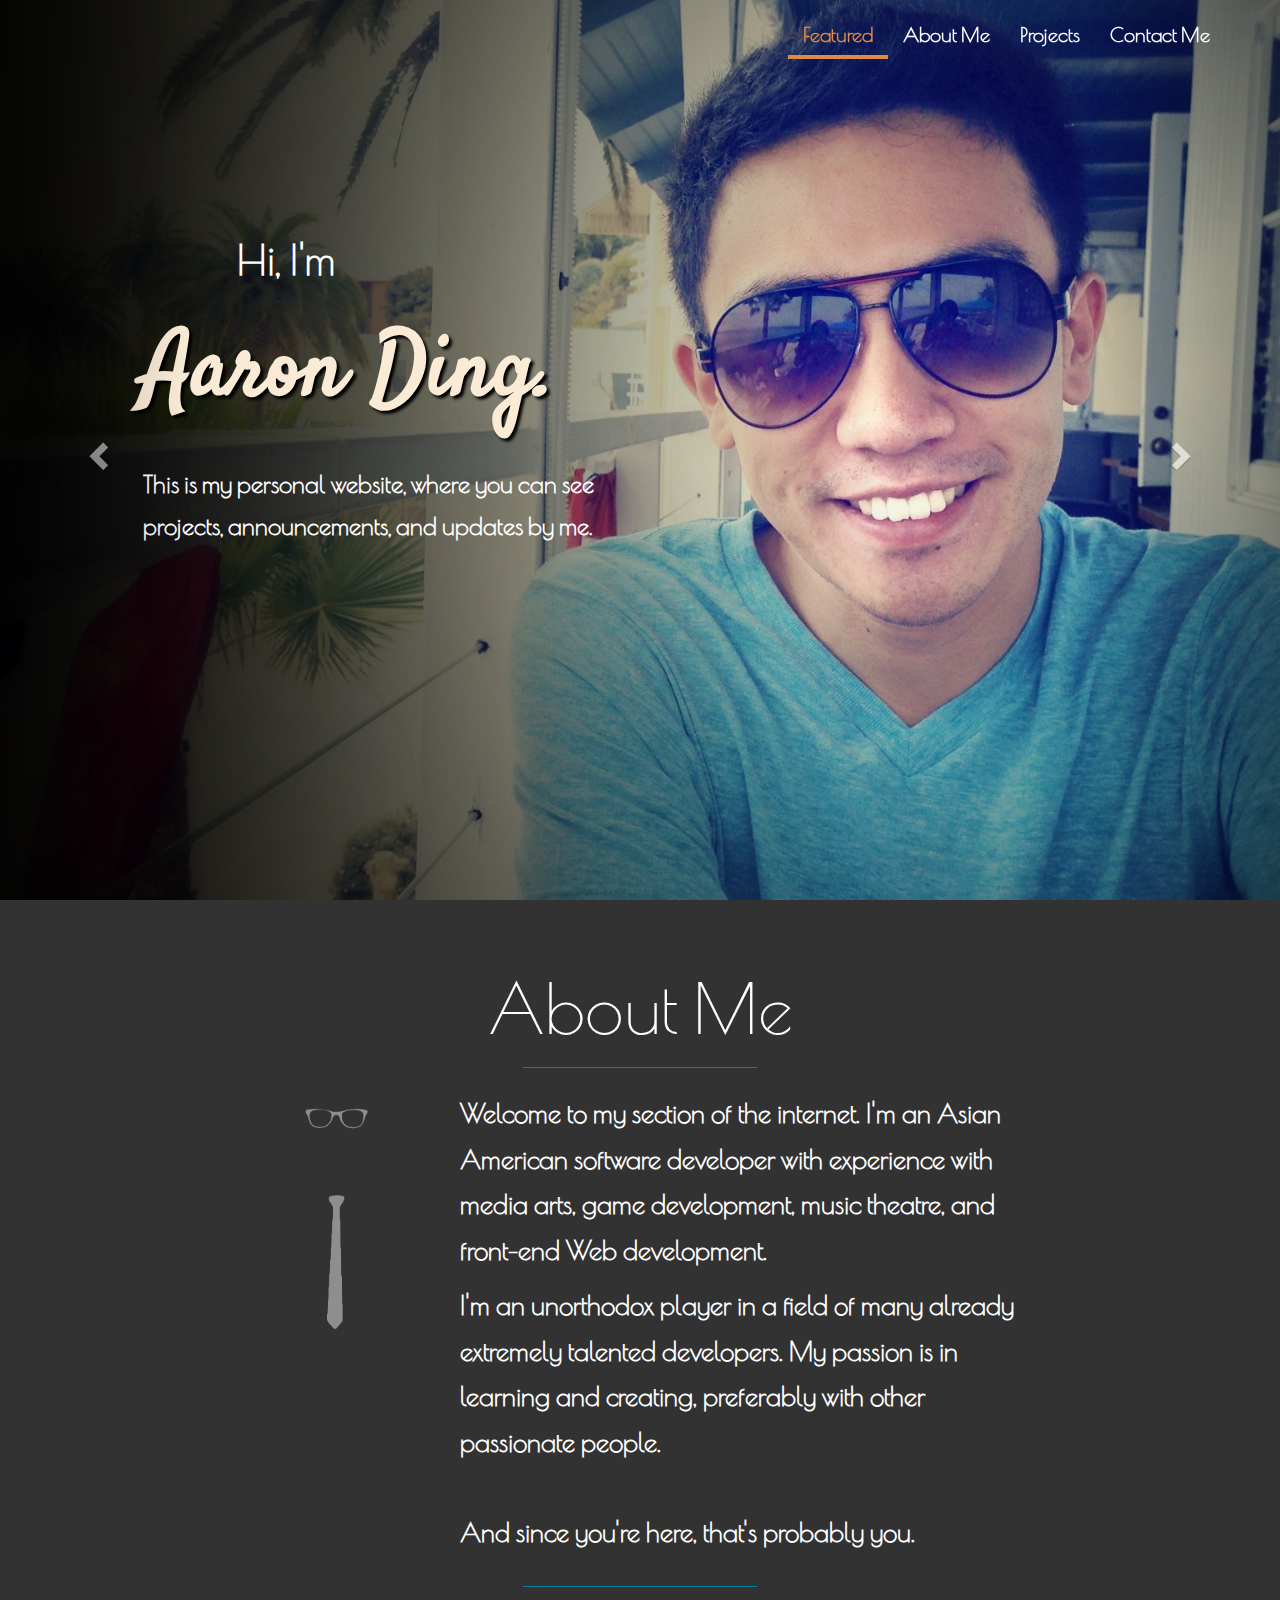
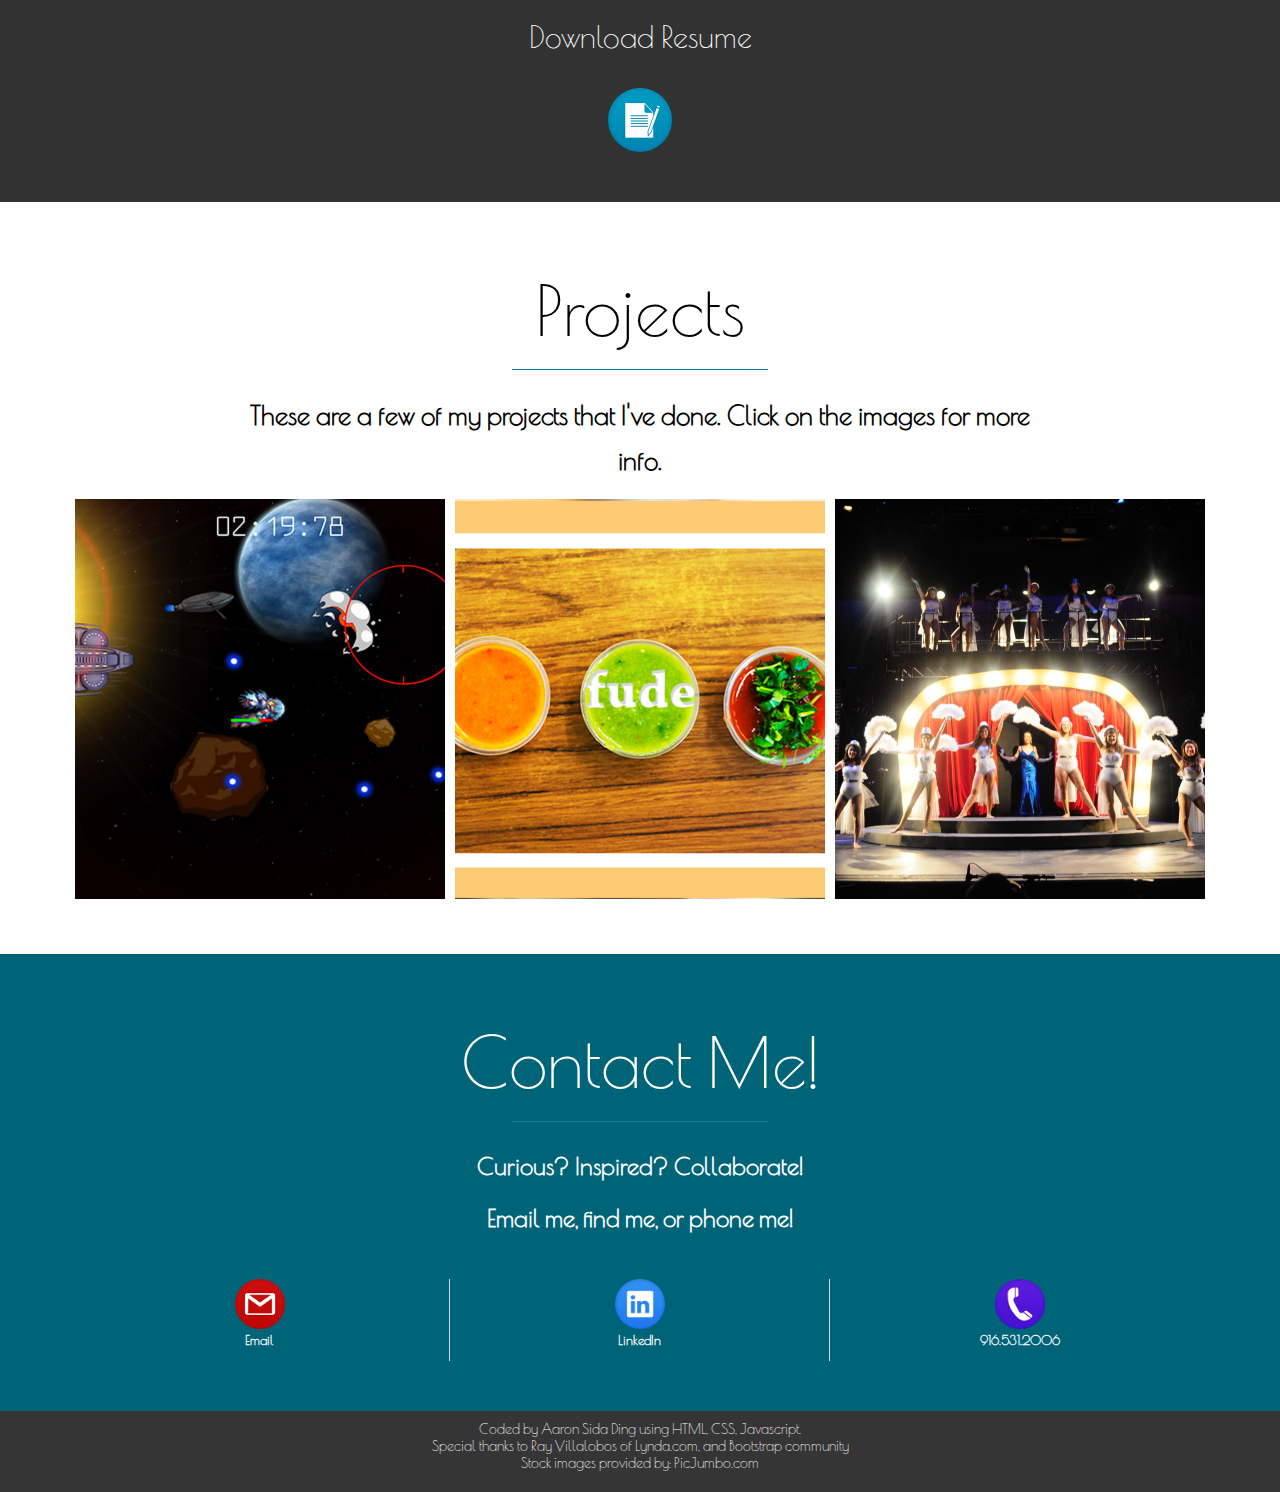
==== commit 6ccca3a6: "Heavy CSS cleanup" ====
--- a/PersonalWebsite/index.html
+++ b/PersonalWebsite/index.html
@@ -109,7 +109,7 @@
                     <div class="col-md-2">
                     </div>
                     <div class="col-md-2">
-                        <img src="img/AboutMeIcon.png" class="centered-img" id="aboutMeIcon">
+                        <img src="img/AboutMeIcon.png" class="img-responsive" id="aboutMeIcon">
                     </div>
                     <div class="col-md-6">
                         <p> Welcome to my section of the internet. I'm an Asian American software developer with experience 
@@ -142,17 +142,17 @@
     <div class="page container-fluid" id="Projects">
         <h1>Projects</h1>
         <hr>
-        <div class="content centered-text container-fluid">
+        <div class="centered-text container-fluid">
             <row>
                 <div class="col-md-8 col-md-offset-2">
                     <p> These are a few of my projects that I've done. Click on the images for more info.</p>
                 </div>
             </row> <!--End of Row-->
         </div>
-        <div class="portfolio container">
+        <div class="container">
             <row>
                 <a href="pregame.html">
-                    <div class="col-md-4" id="Project01">
+                    <div class="col-md-4 portfolio" id="Project01">
                         <div class="project-description">
                             <h2> Thruster </h2>
                             <p> Description: <br>A 2D sidescrolling game developed in Unity.
@@ -164,7 +164,7 @@
                     </div> <!--End of Column-->
                 </a> <!--End of anchor reference-->
                 <a href="https://youtu.be/rHJmvvxaObY">
-                    <div class="col-md-4" id="Project02">
+                    <div class="col-md-4 portfolio" id="Project02">
                         <div class="project-description">
                             <h2> NudeFude </h2>
                             <p> Description: <br>An Android app designed for users to broadcast
@@ -176,7 +176,7 @@
                     </div>
                 </a>
                 <a href="https://youtu.be/F78EJxHnkWI?t=26s">
-                    <div class="col-md-4" id="Project03">
+                    <div class="col-md-4 portfolio" id="Project03">
                         <div class="project-description">
                             <h2> Gypsy </h2>
                             <p> Description: <br>U.C. San Diego's Muir Musical's annual 
@@ -202,9 +202,9 @@
         	Contact Me!
         </h1>
         <hr>
-        <div class="centered-text content container">
-            <h2> Curious? Inspired? Collaborate!</h2>
-            <p> Shoot me a line! </p>
+        <div class="centered-text container">
+            <p> Curious? Inspired? Collaborate!</p>
+            <p> Email me, find me, or phone me! </p>
         </div>
         
         <div class="container" style="text-align: center;" id="contact-container">
@@ -241,4 +241,4 @@
     <script src="https://maxcdn.bootstrapcdn.com/bootstrap/3.3.4/js/bootstrap.min.js"></script>
     <script src="js/myscript.js"></script>
 </body>
-</html>
+</html>--- a/PersonalWebsite/css/style.css
+++ b/PersonalWebsite/css/style.css
@@ -3,6 +3,7 @@
 /** Default CSS page **/
 
 body {
+    color: white;
     font-weight: 700;
     line-height: 1.75;
     font-size: 2em;
@@ -10,139 +11,23 @@
     font-family: 'Poiret One', cursive;
 }
 
-h1, h2, h3, h4, h5, h6 {
+h2, h3, h4, h5, h6 {
     margin: 0;
 }
 
-
-/** Header Navigation **/
-header .navbar {
-    padding: 15px 0 25px 0;
-    transition: all .5s ease-out;
-}
-
-header .navbar-default {
-    background-color: transparent;
-    border: none;
-}
-
-header .navbar-default .navbar-nav a,
-header .navbar-default .navbar-nav a:focus{
+h1 {
     font-family: 'Poiret One', cursive;
-    background: transparent;
-    color: white;
-    padding: 10px 15px;
-}
-
-
-header .navbar-default .navbar-nav a:hover {
-    color: lightgoldenrodyellow;
-    background: transparent;
-}
-
-header .navbar-default .navbar-nav .active a {
-    font-weight:900;
-    color: #E18942;
-    background: transparent;
-    border-bottom: 4px solid #E18942;
+	font-size: 3.5em;
+	text-align: center;
     text-shadow: none;
 }
 
-header .navbar-default .navbar-nav .active a:active,
-header .navbar-default .navbar-nav .active a:focus{
-    font-weight:900;
-    color: #E18942;
-    background: transparent;
-    border-bottom: 4px solid #E18942;
-    text-shadow: none;
-}
-
-header .navbar-default .navbar-nav .active a:hover{
-    color: peachpuff;
-    background: transparent;
-    text-shadow: none;
-}
-
-header img.BannerImages {
-    width:100%;
-}
-
-/** NavBar Brand **/
-
-header .navbar-brand {
-    margin-top: -15px;
-    padding-left: 50px;
-}
-
-
-header .navbar-brand h1 {
-    color: white;
-    font-family: 'Satisfy', cursive;
-    font-size: 2em;
-    text-align: center;
-    display:none;
-}
-
-
-/** Mobile NavBar Toggle **/
-
-header .navbar-toggle{
-    background-color: rgb(0,50,60);
-}
-
-header .navbar-default .navbar-toggle .icon-bar {
-    background-color: white;
-}
-
-/** Adjustments **/
-
-
-/** NavBar inBody **/
-header .inBody {
-    background: rgb(0,50,60);
-}
-
-header .navbar.inBody {
-    padding-top: 0px;
-    padding-bottom:0px;
-}
-
-header .navbar.inBody h1 {
-    display: block;
-    font-size: 1.5em;
+hr {
+    border-color: rgb(0,129,160);
     background: none;
-}
-header .inBody .navbar-brand {
-    margin-top: 0px;
-}
-
-header .inBody .navbar-brand span.subhead {
-  display: none;
-}
-
-header .navbar.inBody .navbar-nav {
-    padding-top: 10px;   
-}
-
-/** Carousel Styling **/
-
-#main .item {
-    background-size: cover;
-    background-repeat: no-repeat;
-    background-position: center center;
-    width: 100%;
-    height: 100%;
-}
-
-/* Still to be sorted 
-.section {
-    padding: 0 10%;   
-}
-
-
-.fontChange {
-	font-family: 'Poiret One', cursive;
-}*/
+    width: 20%;
+    height: 3px;
+}
 
 /** Page Styling **/
 .banner-textbox-left{
@@ -199,50 +84,16 @@
     color: antiquewhite;
     text-shadow: 3px 3px 3px black;
 }
-
-hr {
-    border-color: rgb(0,129,160);
-    background: none;
-    width: 20%;
-    height: 3px;
-}
-/** Page styling **/
-.page {
-    color: white;
-}
-
 .centered-text{
     text-align: center;
     margin: 0 auto;
-}
-
-.page h1 {
-    font-family: 'Poiret One', cursive;
-	font-size: 3.5em;
-	text-align: center;
-    text-shadow: none;
-}
-
-.content {
-    text-shadow: none;
-}
-
-.centered-img{
-    position: absolute;
-    left: 50%;
-    top: 200px;
-    transform: translate(-50%, 0;)
-    /** Browser compatibility **/
-        -ms-transform: translate(-50%,0);
-        -webkit-transform: translate(-50%, -50%);
-        -moz-transform: translate(-50%,0);
-        -o-transform: translate(-50%,0);
 }
 
 .page h2 {
     text-align: center;
     font-size: 1.5em;
     padding: 10px;
+    margin-bottom: 25px;
 }
 
 .page p {
@@ -262,9 +113,134 @@
     border-radius: 25px
 }
 
+.portfolio {
+    border: solid 5px white;
+}
+
+.page {
+    padding: 50px 0;
+}
+
+.contact-method {
+    color: white;
+    border-right: groove 1px rgba(255,255,255,0.8);
+}
+
+/** Header Navigation **/
+header .navbar {
+    padding: 15px 0 25px 0;
+    transition: all .5s ease-out;
+}
+
+header .navbar-default {
+    background-color: transparent;
+    border: none;
+}
+
+header .navbar-default .navbar-nav a,
+header .navbar-default .navbar-nav a:focus{
+    font-family: 'Poiret One', cursive;
+    background: transparent;
+    color: white;
+    padding: 10px 15px;
+}
+
+
+header .navbar-default .navbar-nav a:hover {
+    color: lightgoldenrodyellow;
+    background: transparent;
+}
+
+header .navbar-default .navbar-nav .active a {
+    font-weight:900;
+    color: #E18942;
+    background: transparent;
+    border-bottom: 4px solid #E18942;
+    text-shadow: none;
+}
+
+header .navbar-default .navbar-nav .active a:active,
+header .navbar-default .navbar-nav .active a:focus{
+    font-weight:900;
+    color: #E18942;
+    background: transparent;
+    border-bottom: 4px solid #E18942;
+    text-shadow: none;
+}
+
+header .navbar-default .navbar-nav .active a:hover{
+    color: peachpuff;
+    background: transparent;
+    text-shadow: none;
+}
+
+/** NavBar Brand **/
+
+header .navbar-brand {
+    margin-top: -15px;
+    padding-left: 50px;
+}
+
+
+header .navbar-brand h1 {
+    color: white;
+    font-family: 'Satisfy', cursive;
+    font-size: 2em;
+    text-align: center;
+    display:none;
+}
+
+
+/** Mobile NavBar Toggle **/
+
+header .navbar-toggle{
+    background-color: rgb(0,50,60);
+}
+
+header .navbar-default .navbar-toggle .icon-bar {
+    background-color: white;
+}
+
+/** NavBar inBody **/
+header .inBody {
+    background: rgb(0,50,60);
+}
+
+header .navbar.inBody {
+    padding-top: 0px;
+    padding-bottom:0px;
+}
+
+header .navbar.inBody h1 {
+    display: block;
+    font-size: 1.5em;
+    background: none;
+}
+header .inBody .navbar-brand {
+    margin-top: 0px;
+}
+
+header .inBody .navbar-brand span.subhead {
+  display: none;
+}
+
+header .navbar.inBody .navbar-nav {
+    padding-top: 10px;   
+}
+
+/** Carousel Styling **/
+
+#main .item {
+    background-size: cover;
+    background-repeat: no-repeat;
+    background-position: center center;
+    width: 100%;
+    height: 100%;
+}
+
+
 /** Content: About Me **/
 #aboutMe {
-    padding: 50px;
     background: rgb(50,50,50);
     background-size: cover;
     background-position: center;
@@ -275,10 +251,11 @@
 }
 
 /** Project Styling **/
-.portfolio {
-    padding: 50px;
-}
-.project-description{
+#Projects{
+    color: black;
+}
+
+#Projects .project-description{
     color: transparent;
     background-color: rgb(0,125,160);
     opacity: 0;
@@ -289,20 +266,21 @@
     -webkit-transition: opacity 0.3s ease-in-out;
     height: 400px;
 }
-.project-description:hover{
+#Projects .project-description:hover{
     opacity: 0.8;
     color: white;
     transition: opacity 0.3s ease-in-out;
     -moz-transition: opacity 0.3s ease-in-out;
     -webkit-transition: opacity 0.3s ease-in-out;
 }
-.project-description p{
+#Projects .project-description p{
     font-size: 0.8em
 }
-#Projects{
-    padding: 25px 0;
-    color: black;
-}
+
+#Projects .project-description h2 {
+    margin-bottom: 15px;
+}
+
 
 #Project01{
     background-image: url(../img/ThrusterIcon.jpg);
@@ -322,60 +300,18 @@
     background-size: cover;
 }
 
-.quote {
-    background-color: rgba(150,0,0,.3);
-    position: absolute;
-    bottom: 0;
-    width: 35%;
-    font-weight: 400;
-    border-radius: 0 50px 0 0;
-    max-height: 100px;
-}
-
-.quote span.hover-info{
-    color: bisque;
-    font-size: 12px;
-    padding: 0 5px;
-}
-
-.quote p{
-    padding: 0 10px;
-    font-size: 1em;
-    display: none;
-    text-align: left;
-}
-
-.quote h2{
-    display: none;
-}
-
-.quote:hover {
-    background-color: rgba(150,0,0,.7);
-    max-height: none;
-    width: 75%;
-}
-
-.quote:hover p{
-    display: block;
-}
-
-.quote:hover h2{
-    display: block;
-}
-
-.quote:hover span.hover-info{
-    display: none;
-}
 
 /** Contact Styling **/
-
-.contact-method {
-    color: white;
-    border-right: groove 1px rgba(255,255,255,0.8);
-}
 
 #contact {
     background-color: rgb(0,100,120);
+}
+#contact .centered-text h2 {
+    margin: 0;
+}
+
+#contact .centered-text p {
+    font-size: 1.2em;
 }
 
 #contact-container {
@@ -399,10 +335,6 @@
     padding: 15px;
 }
 
-.page {
-    padding: 50px 0;
-}
-
 /** Thruster Page Styling **/
 
 #Thruster-intro{
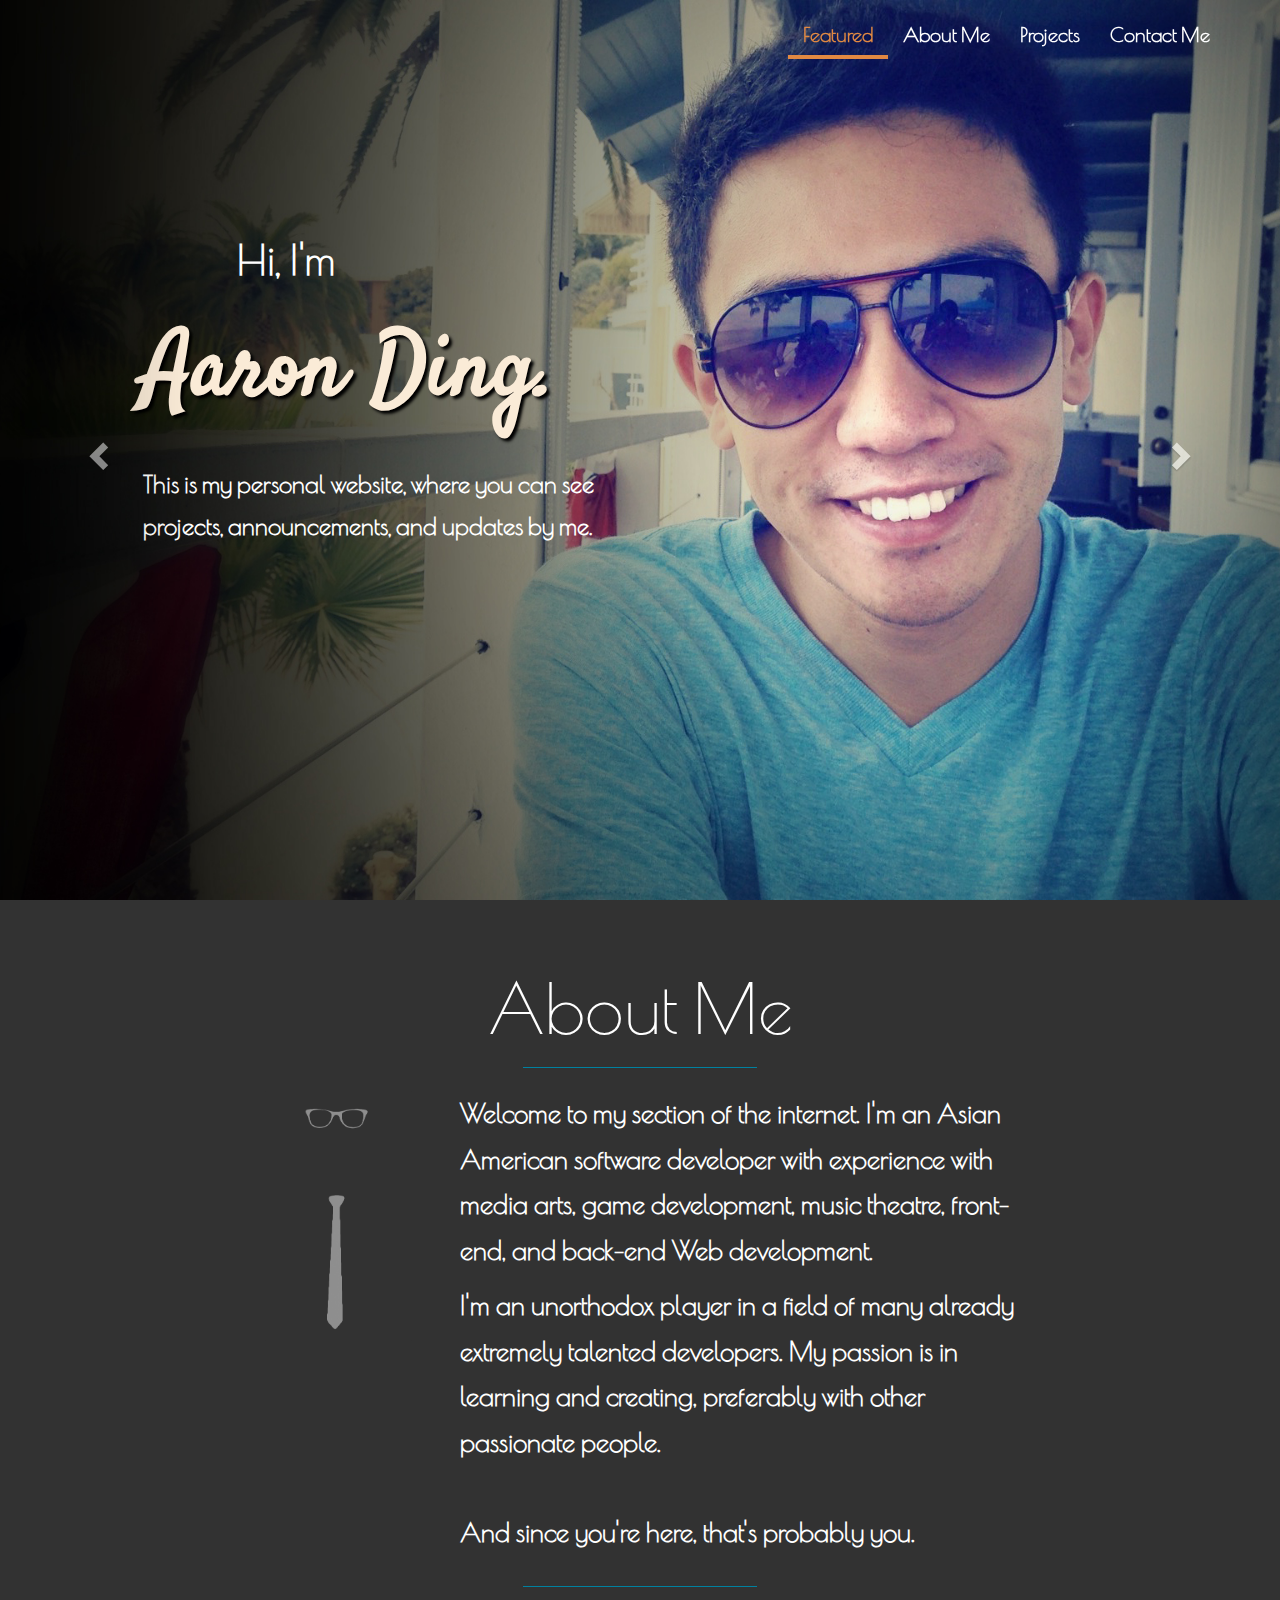
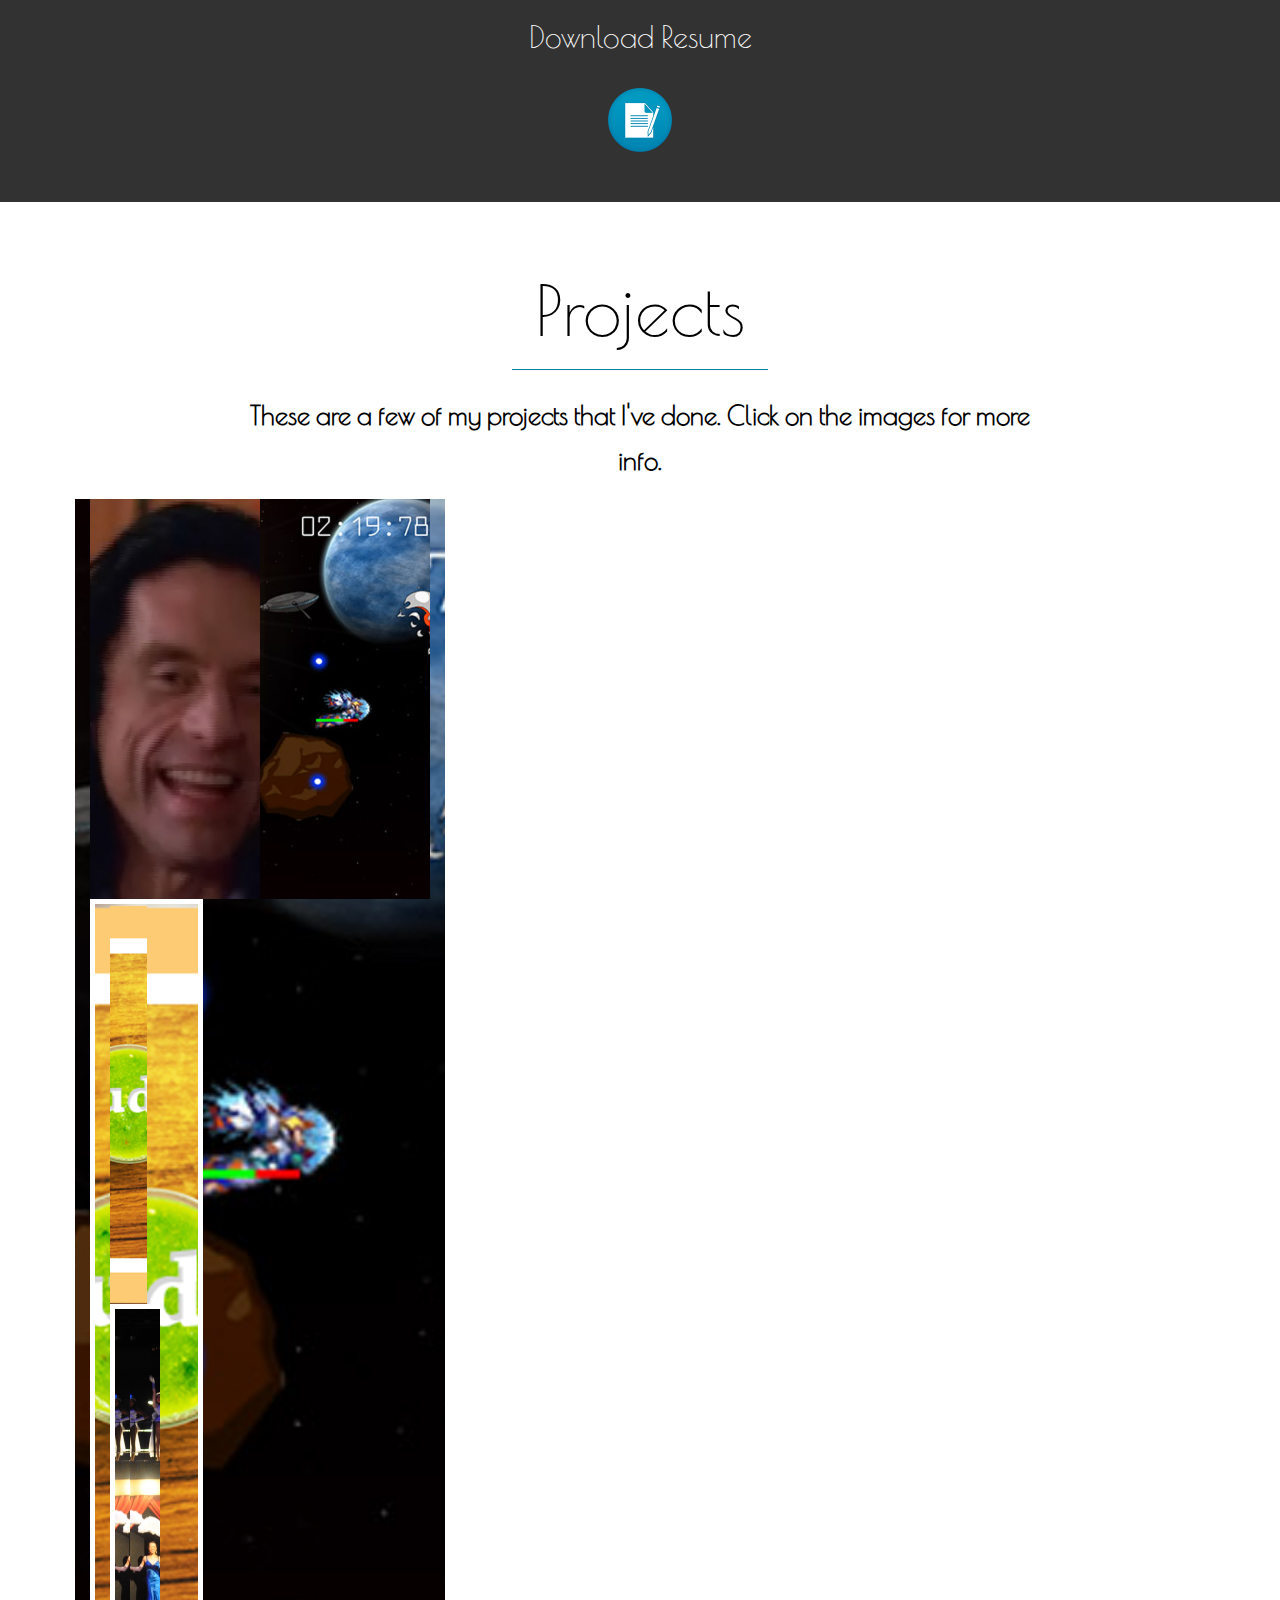
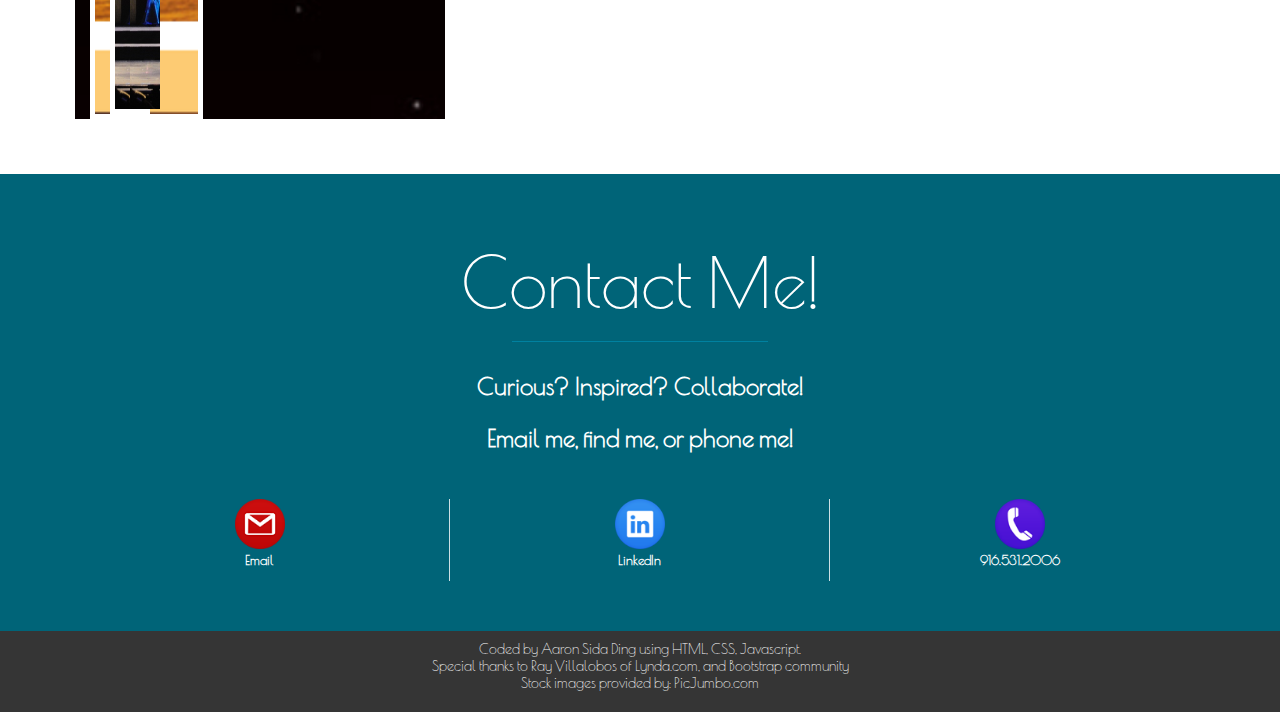
==== commit 5a5b6a83: "Added new changes with Projects: Modals" ====
--- a/PersonalWebsite/index.html
+++ b/PersonalWebsite/index.html
@@ -113,7 +113,7 @@
                     </div>
                     <div class="col-md-6">
                         <p> Welcome to my section of the internet. I'm an Asian American software developer with experience 
-                            with media arts, game development, music theatre, and front-end Web development.
+                            with media arts, game development, music theatre, front-end, and back-end Web development.
                         </p>
                         <p> I'm an unorthodox player in a field of many already extremely talented
                             developers. My passion is
@@ -153,6 +153,39 @@
             <row>
                 <a href="pregame.html">
                     <div class="col-md-4 portfolio" id="Project01">
+                <a data-toggle="modal" href="#Project04Modal">
+                <div class="col-md-6" id="Project04">
+                    <div class="project-description">
+                        <h2> WISEAudio </h2>
+                        <p> Description: <br>Wiseaudio is an iOS application that allows
+                            users listen to and share audio from the hit movie, "The Room".</p>
+                        <p> Skills developed:<br> Swift, Xcode, Model-View-Controller design pattern.</p>
+                        <p> Information to be added. </p>
+                    </div> <!--End of Project Description-->
+                </div> <!--End of Column-->
+                </a>                
+
+                <!--Modal Information. Hidden unless clicked.-->
+                <div class="modal fade" id="Project04Modal" tabindex="-1" role="dialog" aria-labelledby="Project04ModalLabel">
+                  <div class="modal-dialog" role="document">
+                    <div class="modal-content">
+                      <div class="modal-header">
+                        <button type="button" class="close" data-dismiss="modal" aria-label="Close"><span aria-hidden="true">&times;</span></button>
+                        <h4 class="modal-title" id="myModalLabel">WiseAudio</h4>
+                      </div>
+                      <div class="modal-body">
+                        ...
+                      </div>
+                      <div class="modal-footer">
+                        <button type="button" class="btn btn-default" data-dismiss="modal">Close</button>
+                        <button type="button" class="btn btn-primary">Save changes</button>
+                      </div>
+                    </div>
+                  </div>
+                </div>
+                
+<!--                <a data-toggle="modal" href="#Project01Modal">-->
+                    <div class="col-md-6" id="Project01">
                         <div class="project-description">
                             <h2> Thruster </h2>
                             <p> Description: <br>A 2D sidescrolling game developed in Unity.
@@ -165,6 +198,29 @@
                 </a> <!--End of anchor reference-->
                 <a href="https://youtu.be/rHJmvvxaObY">
                     <div class="col-md-4 portfolio" id="Project02">
+<!--                </a> End of anchor reference-->
+                
+                <!--Modal Information. Hidden unless clicked.-->
+                <div class="modal fade" id="Project01Modal" tabindex="-1" role="dialog" aria-labelledby="Project01ModalLabel">
+                  <div class="modal-dialog" role="document">
+                    <div class="modal-content">
+                      <div class="modal-header">
+                        <button type="button" class="close" data-dismiss="modal" aria-label="Close"><span aria-hidden="true">&times;</span></button>
+                        <h4 class="modal-title" id="myModalLabel">Thruster</h4>
+                      </div>
+                      <div class="modal-body">
+                        ...
+                      </div>
+                      <div class="modal-footer">
+                        <button type="button" class="btn btn-default" data-dismiss="modal">Close</button>
+                        <button type="button" class="btn btn-primary">Save changes</button>
+                      </div>
+                    </div>
+                  </div>
+                </div>
+                <a data-toggle="modal" href="#Project02Modal">
+<!--                <a href="https://youtu.be/rHJmvvxaObY">-->
+                    <div class="col-md-6" id="Project02">
                         <div class="project-description">
                             <h2> NudeFude </h2>
                             <p> Description: <br>An Android app designed for users to broadcast
@@ -177,6 +233,27 @@
                 </a>
                 <a href="https://youtu.be/F78EJxHnkWI?t=26s">
                     <div class="col-md-4 portfolio" id="Project03">
+                <!--Modal Information. Hidden unless clicked.-->
+                <div class="modal fade" id="Project02Modal" tabindex="-1" role="dialog" aria-labelledby="Project02ModalLabel">
+                  <div class="modal-dialog" role="document">
+                    <div class="modal-content">
+                      <div class="modal-header">
+                        <button type="button" class="close" data-dismiss="modal" aria-label="Close"><span aria-hidden="true">&times;</span></button>
+                        <h4 class="modal-title" id="Project02Label">Thruster</h4>
+                      </div>
+                      <div class="modal-body">
+                        ...
+                      </div>
+                      <div class="modal-footer">
+                        <button type="button" class="btn btn-default" data-dismiss="modal">Close</button>
+                        <button type="button" class="btn btn-primary">Save changes</button>
+                      </div>
+                    </div>
+                  </div>
+                </div>
+                <a data-toggle="modal" href="#Project03Modal">
+<!--                <a href="https://youtu.be/F78EJxHnkWI?t=26s">-->
+                    <div class="col-md-6" id="Project03">
                         <div class="project-description">
                             <h2> Gypsy </h2>
                             <p> Description: <br>U.C. San Diego's Muir Musical's annual 
@@ -187,6 +264,25 @@
                         </div>
                     </div>
                 </a>
+                <!--Modal Information. Hidden unless clicked.-->
+                <div class="modal fade" id="Project03Modal" tabindex="-1" role="dialog" aria-labelledby="Project03ModalLabel">
+                  <div class="modal-dialog" role="document">
+                    <div class="modal-content">
+                      <div class="modal-header">
+                        <button type="button" class="close" data-dismiss="modal" aria-label="Close"><span aria-hidden="true">&times;</span></button>
+                        <h4 class="modal-title" id="Project03Label">Thruster</h4>
+                      </div>
+                      <div class="modal-body">
+                        ...
+                      </div>
+                      <div class="modal-footer">
+                        <button type="button" class="btn btn-default" data-dismiss="modal">Close</button>
+                        <button type="button" class="btn btn-primary">Save changes</button>
+                      </div>
+                    </div>
+                  </div>
+                </div>
+                
             </row>
         </div>
     </div> <!--page container-fluid-->
--- a/PersonalWebsite/css/style.css
+++ b/PersonalWebsite/css/style.css
@@ -300,6 +300,12 @@
     background-size: cover;
 }
 
+#Project04{
+    background-image: url(../img/Wiseaudio.jpg);
+    background-position: center center;
+    background-size: cover;
+}
+
 
 /** Contact Styling **/
 
